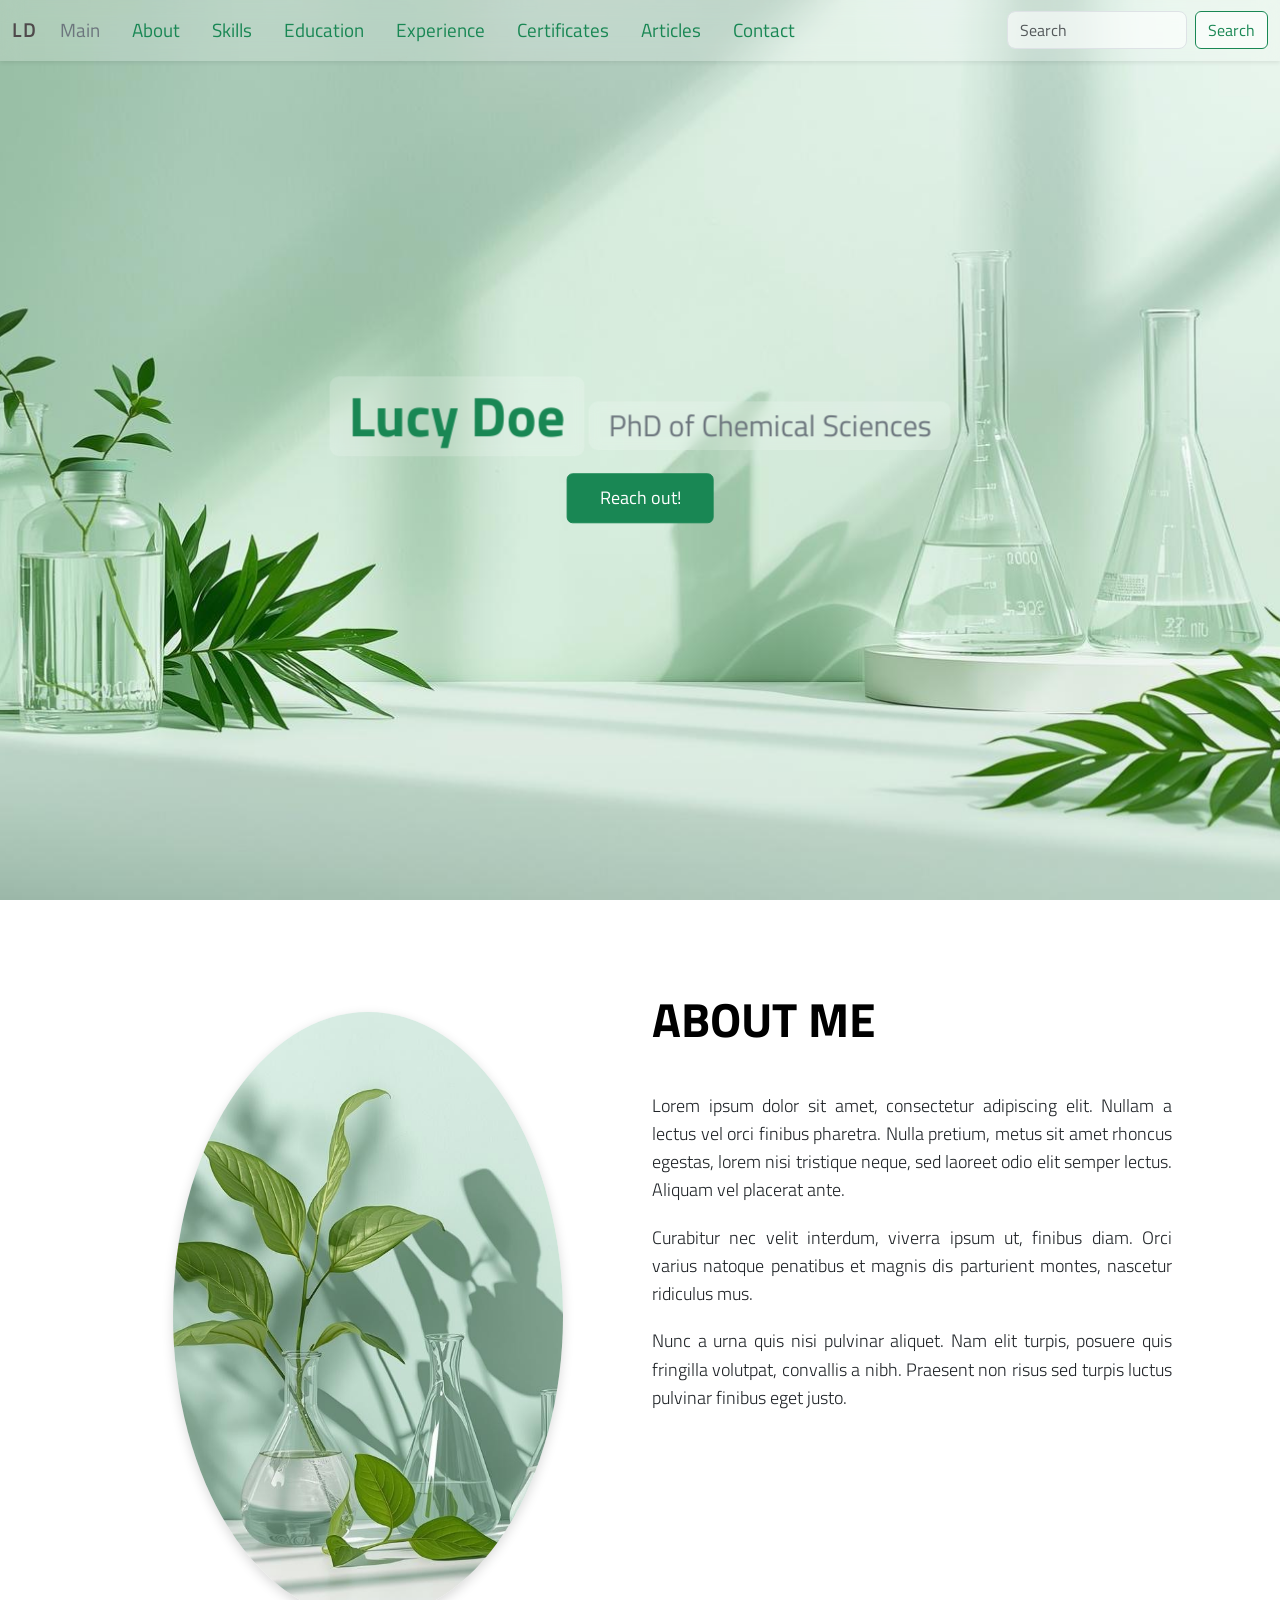
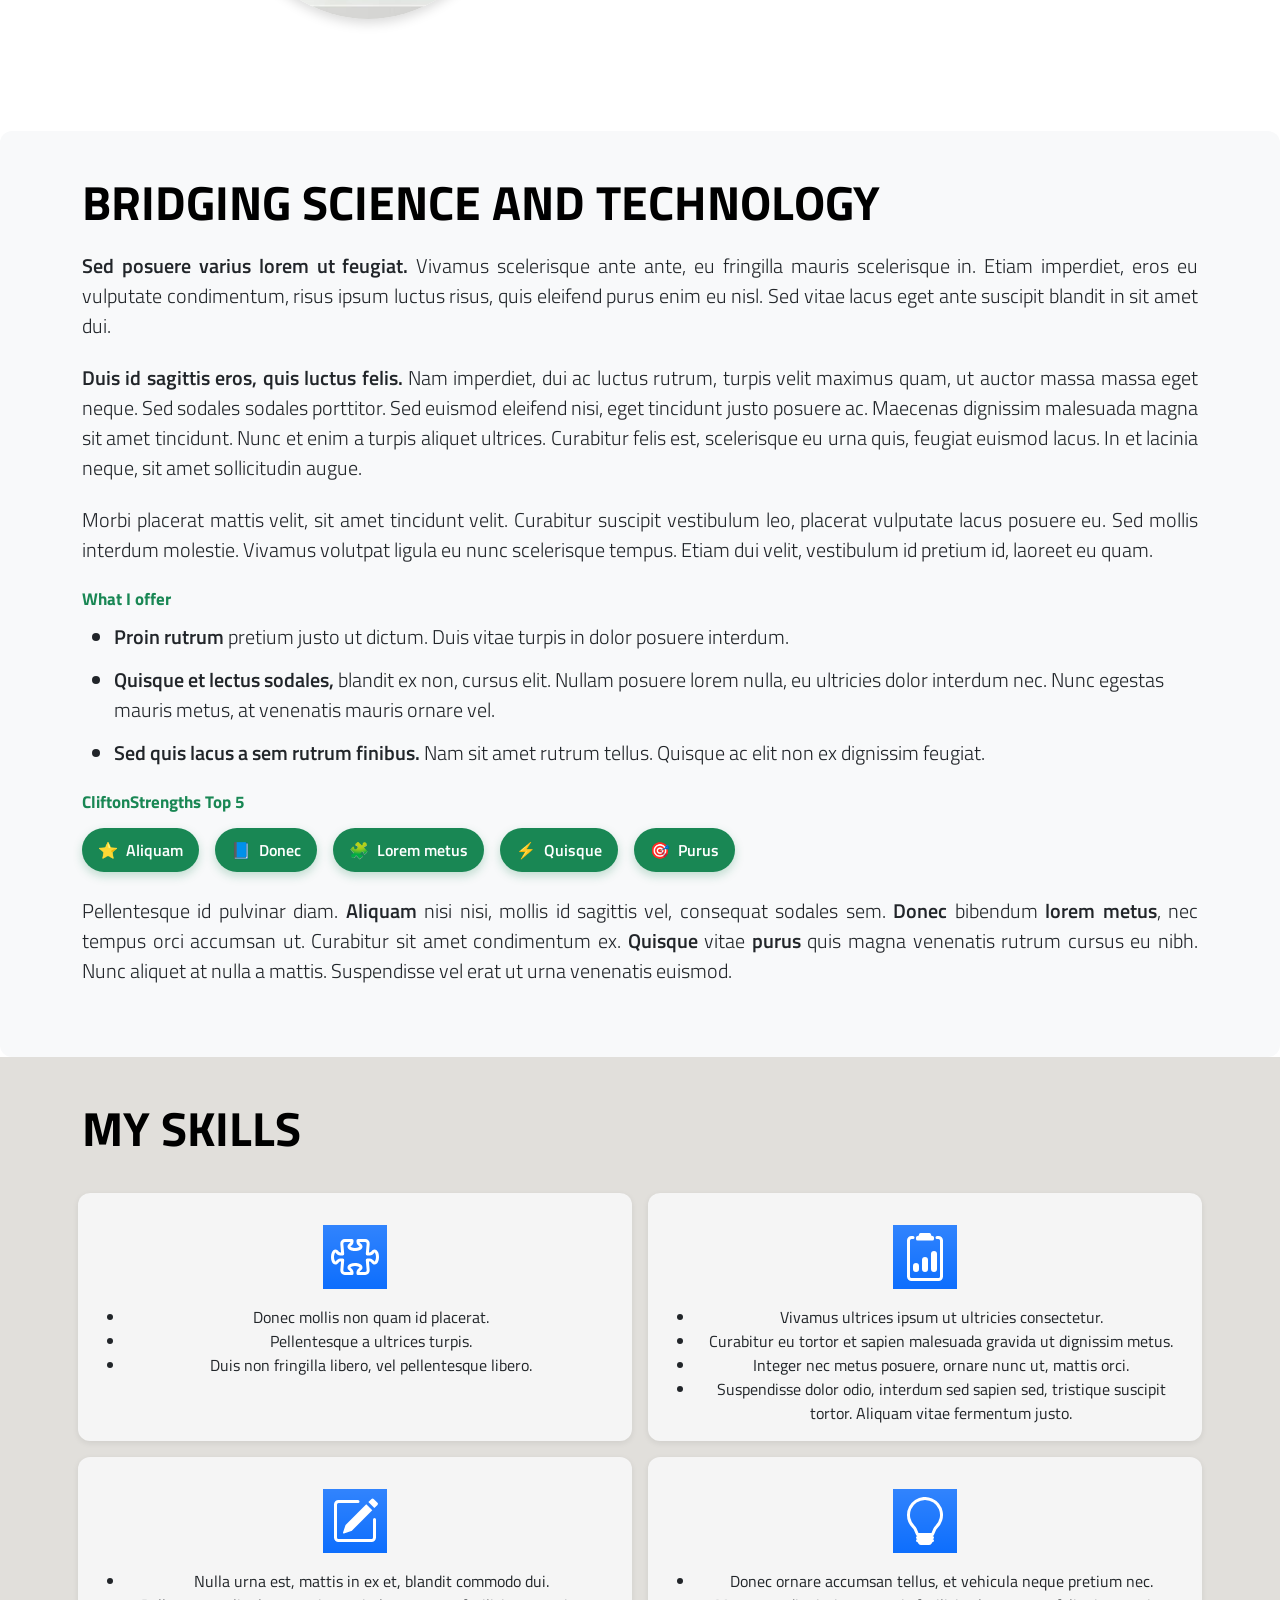
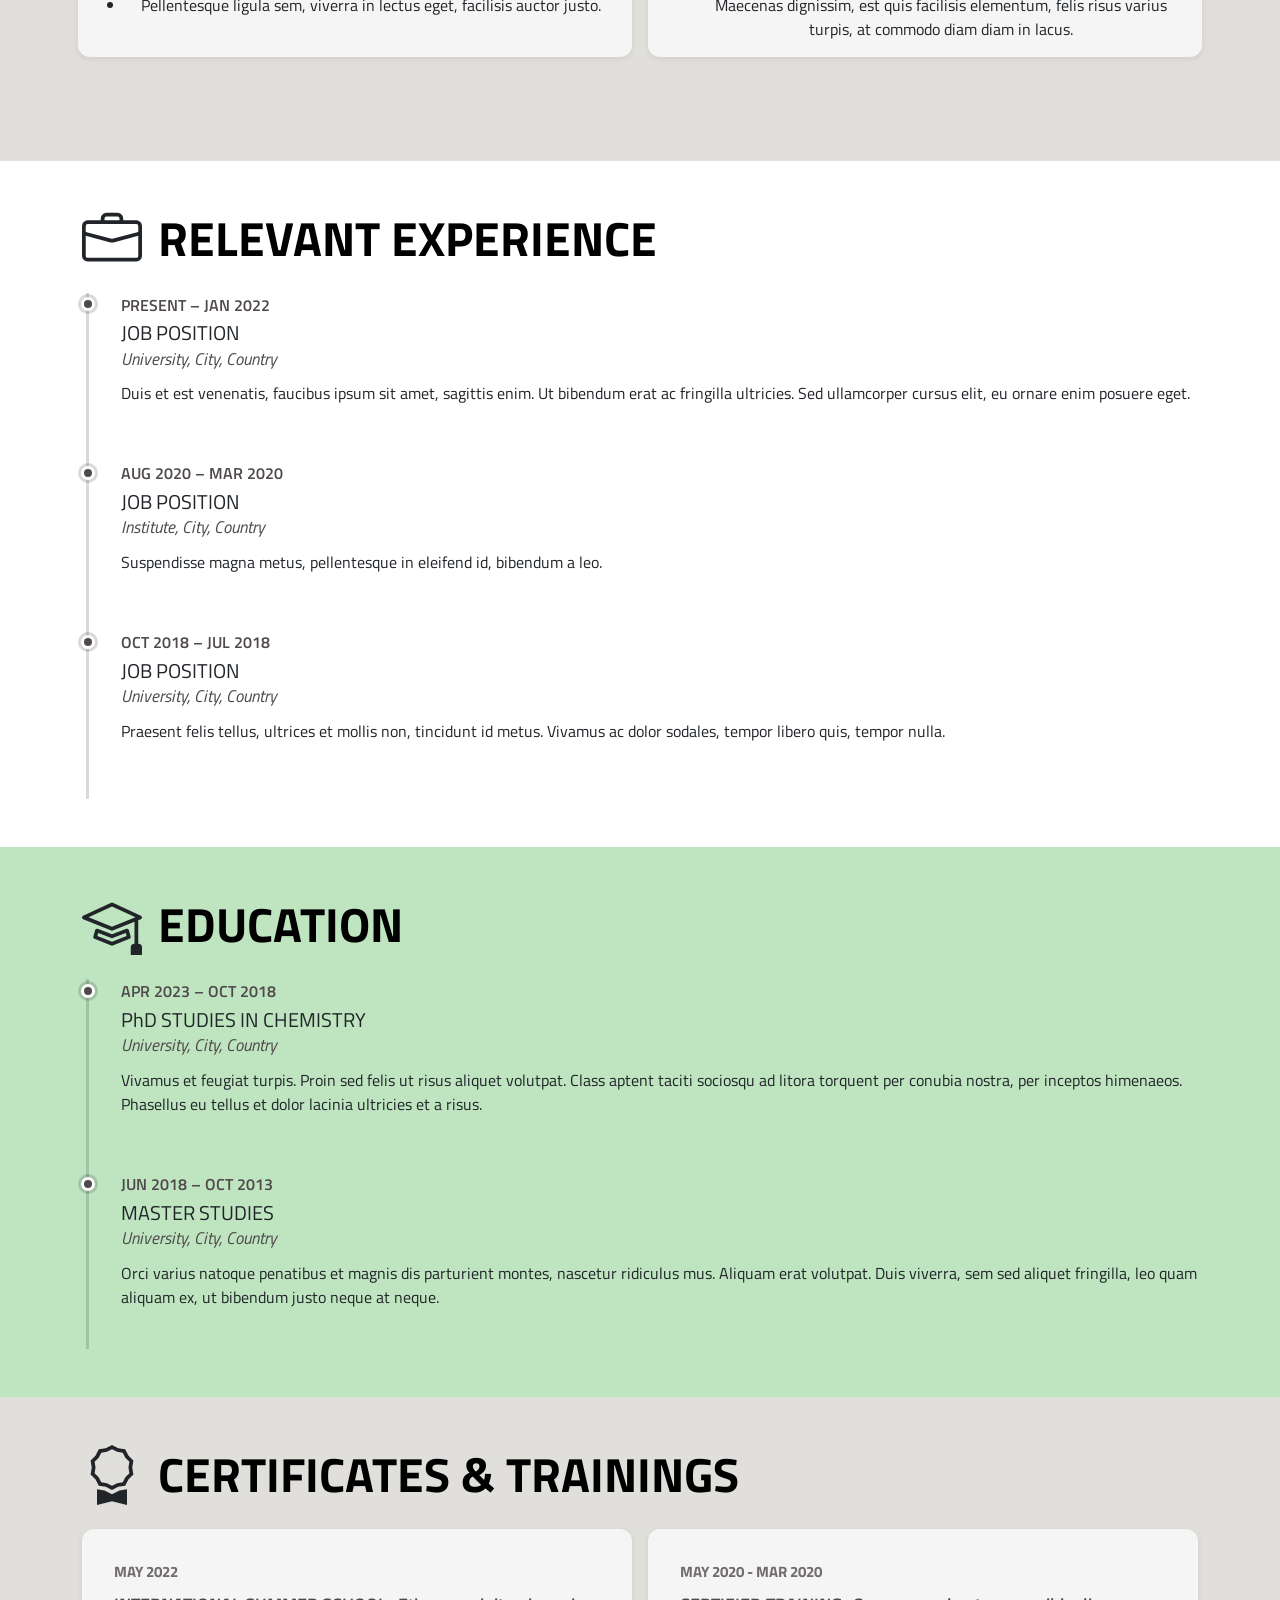
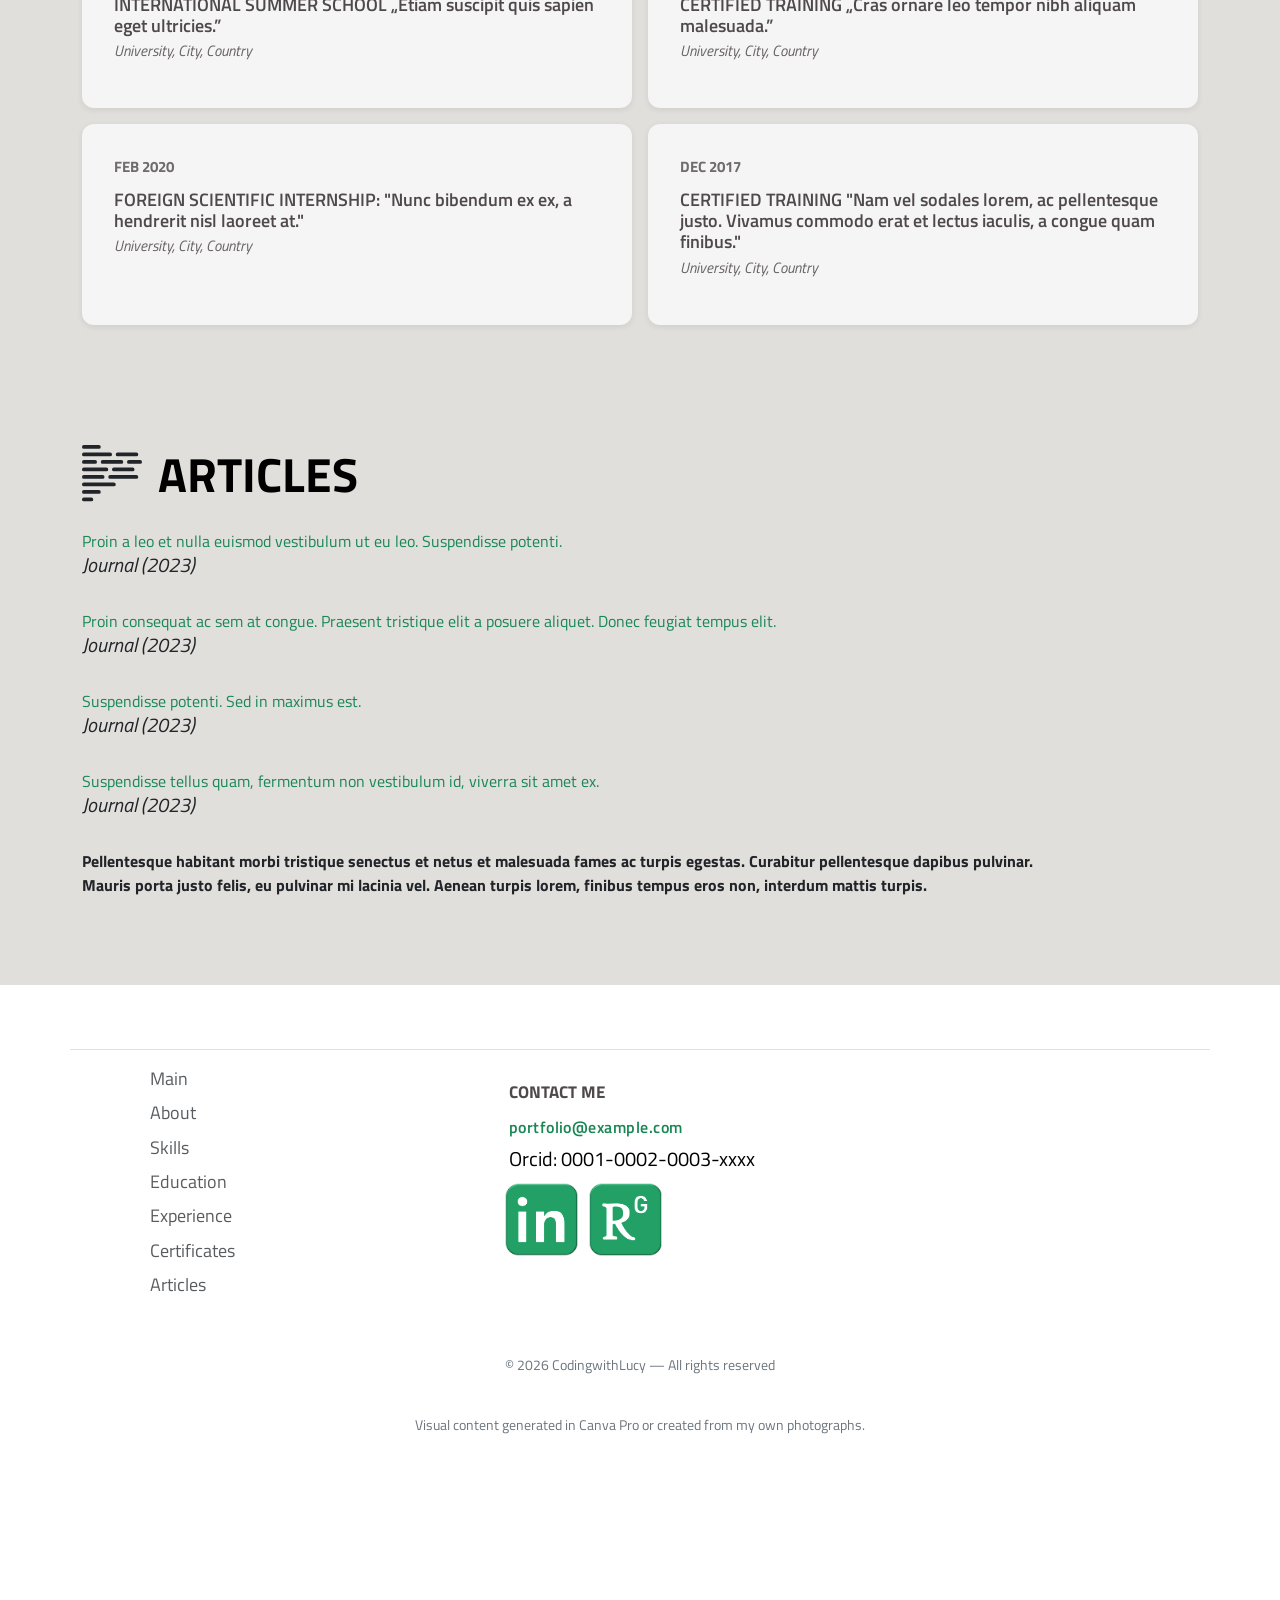
==== index.html @ 97699065 "Full page First commit" ====
<!DOCTYPE html>
<html lang="en">

<head>
  <meta charset="utf-8" />
  <meta name="viewport" content="width=device-width, initial-scale=1" />
  <link href="https://cdn.jsdelivr.net/npm/bootstrap@5.0.1/dist/css/bootstrap.min.css" rel="stylesheet"
    integrity="sha384-+0n0xVW2eSR5OomGNYDnhzAbDsOXxcvSN1TPprVMTNDbiYZCxYbOOl7+AMvyTG2x" crossorigin="anonymous" />
  <link rel="preconnect" href="https://fonts.googleapis.com" />
  <link rel="preconnect" href="https://fonts.gstatic.com" crossorigin />
  <link
    href="https://fonts.googleapis.com/css2?family=Titillium+Web:ital,wght@0,200;0,300;0,400;0,600;0,700;0,900;1,200;1,300;1,400;1,600;1,700&display=swap"
    rel="stylesheet" />
  <title>LD resume</title>
  <link rel="stylesheet" href="./style.css" type="text/css" />
</head>

<body>
  <section id="main">
    <nav class="navbar navbar-light navbar-expand-md fixed-top shadow-sm">
      <div class="container-fluid">
        <a class="text-black navbar-brand" href="#">LD</a>
        <button class="navbar-toggler" type="button" data-bs-toggle="collapse" data-bs-target="#navbarSupportedContent"
          aria-controls="navbarSupportedContent" aria-expanded="false" aria-label="Toggle navigation">
          <span class="navbar-toggler-icon"></span>
        </button>

        <div class="collapse navbar-collapse flex-wrap" id="navbarSupportedContent">
          <ul class="navbar-nav me-auto mb-2 mb-md-0">
            <li class="nav-item">
              <a href="#main" class="nav-link px-2 link-secondary">Main</a>
            </li>
            <li class="nav-item">
              <a href="#about" class="nav-link px-2 link-success">About</a>
            </li>
            <li class="nav-item">
              <a href="#skills" class="nav-link px-2 link-success">Skills</a>
            </li>
            <li class="nav-item">
              <a href="#education" class="nav-link px-2 link-success">Education</a>
            </li>
            <li class="nav-item">
              <a href="#experience" class="nav-link px-2 link-success">Experience</a>
            </li>
            <li class="nav-item">
              <a href="#certificates" class="nav-link px-2 link-success">Certificates</a>
            </li>
            <li class="nav-item">
              <a href="#articles" class="nav-link px-2 link-success">Articles</a>
            </li>
            <li class="nav-item">
              <a href="#contact" class="nav-link px-2 link-success">Contact</a>
            </li>
          </ul>
          <form class="d-flex">
            <input class="form-control me-2" type="search" placeholder="Search" aria-label="Search">
            <button class="btn btn-outline-success" type="submit">Search</button>
          </form>
        </div>
      </div>
    </nav>

    <div class="hero">
      <h1 class="fade-in-up hover-lift text-success">Lucy Doe</h1>
      <h2 class="text-secondary fade-in-up hover-lift">PhD of Chemical Sciences</h2>

      <a href="#contact">
        <button type="button" class="btn btn-success fade-in-up hover-lift">Reach out!</button>
      </a>
    </div>
  </section>

  <section id="about" class="p-lg-5 m-lg-5 pt-5">
    <div class="container">
      <div class="row">
        <div class="col-md d-flex justify-content-center align-items-center fade-in-up">
          <img src="./person.jpg" class="my-photo object-fit-scale" alt="My photo fade-in-up" loading="lazy" />
        </div>
        <div class="col-sm">
          <h2 class="display-5 fw-bold text-body-emphasis text-success lh-1 mb-lg-5 fade-in-up">
            ABOUT ME
          </h2>
          <p class="lead text-justify fade-in-up">
            Lorem ipsum dolor sit amet, consectetur adipiscing elit. Nullam a lectus vel orci finibus pharetra. Nulla
            pretium, metus
            sit amet rhoncus egestas, lorem nisi tristique neque, sed laoreet odio elit semper lectus. Aliquam vel
            placerat ante.
          </p>

          <p class="lead text-justify fade-in-up">
            Curabitur nec velit interdum, viverra ipsum ut, finibus diam. Orci varius natoque penatibus et magnis dis
            parturient
            montes, nascetur ridiculus mus.
          </p>

          <p class="lead text-justify fade-in-up">
            Nunc a urna quis nisi pulvinar aliquet. Nam elit turpis, posuere quis fringilla volutpat, convallis a nibh.
            Praesent non
            risus sed turpis luctus pulvinar finibus eget justo.
          </p>
        </div>
      </div>
    </div>
  </section>

  <section id="summary" class="p-lg-5 pt-5">
    <div class="container">
      <h2 class="display-5 fw-bold text-body-emphasis lh-1 mb-4 text-success fade-in-up">
        BRIDGING SCIENCE AND TECHNOLOGY
      </h2>

      <p class="lead text-justify fade-in-up">
        <strong>Sed posuere varius lorem ut feugiat.</strong> Vivamus scelerisque ante ante, eu fringilla mauris
        scelerisque in. Etiam imperdiet, eros eu vulputate condimentum, risus
        ipsum luctus risus, quis eleifend purus enim eu nisl. Sed vitae lacus eget ante suscipit blandit in sit amet
        dui.
      </p>

      <p class="lead text-justify fade-in-up">
        <strong>Duis id sagittis eros, quis luctus felis.</strong> Nam imperdiet, dui ac luctus rutrum, turpis velit
        maximus quam, ut auctor massa massa eget neque. Sed sodales sodales
        porttitor. Sed euismod eleifend nisi, eget tincidunt justo posuere ac. Maecenas dignissim malesuada magna sit
        amet
        tincidunt. Nunc et enim a turpis aliquet ultrices. Curabitur felis est, scelerisque eu urna quis, feugiat
        euismod lacus.
        In et lacinia neque, sit amet sollicitudin augue.
      </p>

      <p class="lead text-justify fade-in-up">
        Morbi placerat mattis velit, sit amet tincidunt velit. Curabitur suscipit vestibulum leo, placerat vulputate
        lacus
        posuere eu. Sed mollis interdum molestie. Vivamus volutpat ligula eu nunc scelerisque tempus. Etiam dui velit,
        vestibulum id pretium id, laoreet eu quam.
      </p>

      <h4 class="mt-4 fw-bold text-success fade-in-up">What I offer</h4>
      <ul class="lead fade-in-up">
        <li><strong>Proin rutrum</strong> pretium justo ut dictum. Duis vitae turpis in dolor posuere interdum.</li>
        <li><strong>Quisque et lectus sodales,</strong> blandit ex non, cursus elit. Nullam posuere lorem nulla, eu
          ultricies dolor interdum nec. Nunc egestas mauris metus, at
          venenatis mauris ornare vel.</li>
        <li><strong>Sed quis lacus a sem rutrum finibus.</strong> Nam sit amet rutrum tellus. Quisque ac elit non ex
          dignissim feugiat.</li>
      </ul>

      <h4 class="mt-4 fw-bold text-success fade-in-up">CliftonStrengths Top 5</h4>

      <div class="strengths d-flex flex-wrap gap-3 fade-in-up mt-3">
        <span class="strength-tag"><span>⭐</span> Aliquam</span>
        <span class="strength-tag"><span>📘</span> Donec</span>
        <span class="strength-tag"><span>🧩</span> Lorem metus</span>
        <span class="strength-tag"><span>⚡</span> Quisque</span>
        <span class="strength-tag"><span>🎯</span> Purus</span>
      </div>

      <p class="lead text-justify fade-in-up mt-4">
        Pellentesque id pulvinar diam. <strong>Aliquam</strong> nisi nisi, mollis id sagittis vel, consequat sodales
        sem.
        <strong>Donec</strong> bibendum
        <strong>lorem metus</strong>, nec tempus orci accumsan ut. Curabitur sit amet condimentum ex.
        <strong>Quisque</strong> vitae <strong>purus</strong> quis magna venenatis rutrum cursus eu nibh. Nunc aliquet
        at
        nulla a mattis. Suspendisse vel erat ut urna venenatis
        euismod.
      </p>

    </div>
  </section>

  <section id="skills" class="p-lg-5 pt-5">
    <div class="container">
      <div>
        <h2 class="display-5 fw-bold text-body-emphasis text-success lh-1">MY SKILLS</h2>
      </div>
      <div class="row g-4 py-5 justify-content-center row-cols-sm-2 row-cols-md-3">
        <div class="feature fade-in-up hover-lift col-12 p-3 m-2">
          <div
            class="feature-icon d-inline-flex align-items-center justify-content-center text-bg-primary bg-gradient fs-2 my-3">
            <svg xmlns="http://www.w3.org/2000/svg" height="48" fill="currentColor" class="bi bi-puzzle"
              viewBox="0 0 16 16">
              <path
                d="M3.112 3.645A1.5 1.5 0 0 1 4.605 2H7a.5.5 0 0 1 .5.5v.382c0 .696-.497 1.182-.872 1.469a.459.459 0 0 0-.115.118.113.113 0 0 0-.012.025L6.5 4.5v.003l.003.01c.004.01.014.028.036.053a.86.86 0 0 0 .27.194C7.09 4.9 7.51 5 8 5c.492 0 .912-.1 1.19-.24a.86.86 0 0 0 .271-.194.213.213 0 0 0 .039-.063v-.009a.112.112 0 0 0-.012-.025.459.459 0 0 0-.115-.118c-.375-.287-.872-.773-.872-1.469V2.5A.5.5 0 0 1 9 2h2.395a1.5 1.5 0 0 1 1.493 1.645L12.645 6.5h.237c.195 0 .42-.147.675-.48.21-.274.528-.52.943-.52.568 0 .947.447 1.154.862C15.877 6.807 16 7.387 16 8s-.123 1.193-.346 1.638c-.207.415-.586.862-1.154.862-.415 0-.733-.246-.943-.52-.255-.333-.48-.48-.675-.48h-.237l.243 2.855A1.5 1.5 0 0 1 11.395 14H9a.5.5 0 0 1-.5-.5v-.382c0-.696.497-1.182.872-1.469a.459.459 0 0 0 .115-.118.113.113 0 0 0 .012-.025L9.5 11.5v-.003a.214.214 0 0 0-.039-.064.859.859 0 0 0-.27-.193C8.91 11.1 8.49 11 8 11c-.491 0-.912.1-1.19.24a.859.859 0 0 0-.271.194.214.214 0 0 0-.039.063v.003l.001.006a.113.113 0 0 0 .012.025c.016.027.05.068.115.118.375.287.872.773.872 1.469v.382a.5.5 0 0 1-.5.5H4.605a1.5 1.5 0 0 1-1.493-1.645L3.356 9.5h-.238c-.195 0-.42.147-.675.48-.21.274-.528.52-.943.52-.568 0-.947-.447-1.154-.862C.123 9.193 0 8.613 0 8s.123-1.193.346-1.638C.553 5.947.932 5.5 1.5 5.5c.415 0 .733.246.943.52.255.333.48.48.675.48h.238l-.244-2.855zM4.605 3a.5.5 0 0 0-.498.55l.001.007.29 3.4A.5.5 0 0 1 3.9 7.5h-.782c-.696 0-1.182-.497-1.469-.872a.459.459 0 0 0-.118-.115.112.112 0 0 0-.025-.012L1.5 6.5h-.003a.213.213 0 0 0-.064.039.86.86 0 0 0-.193.27C1.1 7.09 1 7.51 1 8c0 .491.1.912.24 1.19.07.14.14.225.194.271a.213.213 0 0 0 .063.039H1.5l.006-.001a.112.112 0 0 0 .025-.012.459.459 0 0 0 .118-.115c.287-.375.773-.872 1.469-.872H3.9a.5.5 0 0 1 .498.542l-.29 3.408a.5.5 0 0 0 .497.55h1.878c-.048-.166-.195-.352-.463-.557-.274-.21-.52-.528-.52-.943 0-.568.447-.947.862-1.154C6.807 10.123 7.387 10 8 10s1.193.123 1.638.346c.415.207.862.586.862 1.154 0 .415-.246.733-.52.943-.268.205-.415.39-.463.557h1.878a.5.5 0 0 0 .498-.55l-.001-.007-.29-3.4A.5.5 0 0 1 12.1 8.5h.782c.696 0 1.182.497 1.469.872.05.065.091.099.118.115.013.008.021.01.025.012a.02.02 0 0 0 .006.001h.003a.214.214 0 0 0 .064-.039.86.86 0 0 0 .193-.27c.14-.28.24-.7.24-1.191 0-.492-.1-.912-.24-1.19a.86.86 0 0 0-.194-.271.215.215 0 0 0-.063-.039H14.5l-.006.001a.113.113 0 0 0-.025.012.459.459 0 0 0-.118.115c-.287.375-.773.872-1.469.872H12.1a.5.5 0 0 1-.498-.543l.29-3.407a.5.5 0 0 0-.497-.55H9.517c.048.166.195.352.463.557.274.21.52.528.52.943 0 .568-.447.947-.862 1.154C9.193 5.877 8.613 6 8 6s-1.193-.123-1.638-.346C5.947 5.447 5.5 5.068 5.5 4.5c0-.415.246-.733.52-.943.268-.205.415-.39.463-.557H4.605z" />
            </svg>
          </div>
          <ul>
            <li>Donec mollis non quam id placerat.</li>
            <li>Pellentesque a ultrices turpis.</li>
            <li>Duis non fringilla libero, vel pellentesque libero.</li>
          </ul>
        </div>
        <div class="feature fade-in-up hover-lift col-md p-3 m-2">
          <div
            class="feature-icon d-inline-flex align-items-center justify-content-center text-bg-primary bg-gradient fs-2 my-3">
            <svg xmlns="http://www.w3.org/2000/svg" height="48" fill="currentColor" class="bi bi-clipboard2-data"
              viewBox="0 0 16 16">
              <path
                d="M9.5 0a.5.5 0 0 1 .5.5.5.5 0 0 0 .5.5.5.5 0 0 1 .5.5V2a.5.5 0 0 1-.5.5h-5A.5.5 0 0 1 5 2v-.5a.5.5 0 0 1 .5-.5.5.5 0 0 0 .5-.5.5.5 0 0 1 .5-.5h3Z" />
              <path
                d="M3 2.5a.5.5 0 0 1 .5-.5H4a.5.5 0 0 0 0-1h-.5A1.5 1.5 0 0 0 2 2.5v12A1.5 1.5 0 0 0 3.5 16h9a1.5 1.5 0 0 0 1.5-1.5v-12A1.5 1.5 0 0 0 12.5 1H12a.5.5 0 0 0 0 1h.5a.5.5 0 0 1 .5.5v12a.5.5 0 0 1-.5.5h-9a.5.5 0 0 1-.5-.5v-12Z" />
              <path
                d="M10 7a1 1 0 1 1 2 0v5a1 1 0 1 1-2 0V7Zm-6 4a1 1 0 1 1 2 0v1a1 1 0 1 1-2 0v-1Zm4-3a1 1 0 0 0-1 1v3a1 1 0 1 0 2 0V9a1 1 0 0 0-1-1Z" />
            </svg>
          </div>
          <ul>
            <li>Vivamus ultrices ipsum ut ultricies consectetur.</li>
            <li>Curabitur eu tortor et sapien malesuada gravida ut dignissim metus.</li>
            <li>
              Integer nec metus posuere, ornare nunc ut, mattis orci.
            </li>
            <li>
              Suspendisse dolor odio, interdum sed sapien sed, tristique suscipit tortor. Aliquam vitae fermentum justo.
            </li>
          </ul>
        </div>

        <div class="feature fade-in-up hover-lift col-md p-3 m-2">
          <div
            class="feature-icon d-inline-flex align-items-center justify-content-center text-bg-primary bg-gradient fs-2 my-3">
            <svg xmlns="http://www.w3.org/2000/svg" height="48" fill="currentColor" class="bi bi-pencil-square"
              viewBox="0 0 16 16">
              <path
                d="M15.502 1.94a.5.5 0 0 1 0 .706L14.459 3.69l-2-2L13.502.646a.5.5 0 0 1 .707 0l1.293 1.293zm-1.75 2.456-2-2L4.939 9.21a.5.5 0 0 0-.121.196l-.805 2.414a.25.25 0 0 0 .316.316l2.414-.805a.5.5 0 0 0 .196-.12l6.813-6.814z" />
              <path fill-rule="evenodd"
                d="M1 13.5A1.5 1.5 0 0 0 2.5 15h11a1.5 1.5 0 0 0 1.5-1.5v-6a.5.5 0 0 0-1 0v6a.5.5 0 0 1-.5.5h-11a.5.5 0 0 1-.5-.5v-11a.5.5 0 0 1 .5-.5H9a.5.5 0 0 0 0-1H2.5A1.5 1.5 0 0 0 1 2.5v11z" />
            </svg>
          </div>
          <ul>
            <li>Nulla urna est, mattis in ex et, blandit commodo dui.</li>
            <li>Pellentesque ligula sem, viverra in lectus eget, facilisis auctor justo.</li>
          </ul>
        </div>

        <div class="feature fade-in-up hover-lift col-md p-3 m-2">
          <div
            class="feature-icon d-inline-flex align-items-center justify-content-center text-bg-primary bg-gradient fs-2 my-3">
            <svg xmlns="http://www.w3.org/2000/svg" height="48" fill="currentColor" class="bi bi-lightbulb"
              viewBox="0 0 16 16">
              <path
                d="M2 6a6 6 0 1 1 10.174 4.31c-.203.196-.359.4-.453.619l-.762 1.769A.5.5 0 0 1 10.5 13a.5.5 0 0 1 0 1 .5.5 0 0 1 0 1l-.224.447a1 1 0 0 1-.894.553H6.618a1 1 0 0 1-.894-.553L5.5 15a.5.5 0 0 1 0-1 .5.5 0 0 1 0-1 .5.5 0 0 1-.46-.302l-.761-1.77a1.964 1.964 0 0 0-.453-.618A5.984 5.984 0 0 1 2 6zm6-5a5 5 0 0 0-3.479 8.592c.263.254.514.564.676.941L5.83 12h4.342l.632-1.467c.162-.377.413-.687.676-.941A5 5 0 0 0 8 1z" />
            </svg>
          </div>
          <ul>
            <li>
              Donec ornare accumsan tellus, et vehicula neque pretium nec. Maecenas dignissim, est quis facilisis
              elementum, felis
              risus varius turpis, at commodo diam diam in lacus.
            </li>
          </ul>
        </div>
      </div>
    </div>
  </section>

  <section id="experience" class="p-lg-5 pt-5">
    <div class="container">
      <div class="row">
        <div class="col-12 mb-4 title">
          <svg xmlns="http://www.w3.org/2000/svg" height="100" fill="currentColor"
            class="bi bi-briefcase img-fluid d-block" viewBox="0 0 16 16">
            <path
              d="M6.5 1A1.5 1.5 0 0 0 5 2.5V3H1.5A1.5 1.5 0 0 0 0 4.5v8A1.5 1.5 0 0 0 1.5 14h13a1.5 1.5 0 0 0 1.5-1.5v-8A1.5 1.5 0 0 0 14.5 3H11v-.5A1.5 1.5 0 0 0 9.5 1h-3zm0 1h3a.5.5 0 0 1 .5.5V3H6v-.5a.5.5 0 0 1 .5-.5zm1.886 6.914L15 7.151V12.5a.5.5 0 0 1-.5.5h-13a.5.5 0 0 1-.5-.5V7.15l6.614 1.764a1.5 1.5 0 0 0 .772 0zM1.5 4h13a.5.5 0 0 1 .5.5v1.616L8.129 7.948a.5.5 0 0 1-.258 0L1 6.116V4.5a.5.5 0 0 1 .5-.5z" />
          </svg>
          <h2 class="display-5 fw-bold text-body-emphasis lh-1 text-success">
            RELEVANT EXPERIENCE
          </h2>
        </div>

        <!-- TIMELINE -->
        <div class="timeline">

          <!-- ITEM 1 -->
          <div class="timeline-item fade-in-up">
            <div class="timeline-dot"></div>
            <div class="timeline-content">
              <p class="timeline-date">PRESENT – JAN 2022</p>
              <h3>JOB POSITION</h3>
              <h4 class="fst-italic">University, City, Country</h4>
              <p class="pb-3">
                Duis et est venenatis, faucibus ipsum sit amet, sagittis enim. Ut bibendum erat ac fringilla ultricies.
                Sed ullamcorper
                cursus elit, eu ornare enim posuere eget.
              </p>
            </div>
          </div>

          <!-- ITEM 2 -->
          <div class="timeline-item fade-in-up">
            <div class="timeline-dot"></div>
            <div class="timeline-content">
              <p class="timeline-date">AUG 2020 – MAR 2020</p>
              <h3>JOB POSITION</h3>
              <h4 class="fst-italic">Institute, City, Country</h4>
              <p class="pb-3">
                Suspendisse magna metus, pellentesque in eleifend id, bibendum a leo.
              </p>
            </div>
          </div>

          <!-- ITEM 3 -->
          <div class="timeline-item fade-in-up">
            <div class="timeline-dot"></div>
            <div class="timeline-content">
              <p class="timeline-date">OCT 2018 – JUL 2018</p>
              <h3>JOB POSITION</h3>
              <h4 class="fst-italic">University, City, Country</h4>
              <p class="pb-3">
                Praesent felis tellus, ultrices et mollis non, tincidunt id metus. Vivamus ac dolor sodales, tempor
                libero quis, tempor
                nulla.
              </p>
            </div>
          </div>
        </div>
      </div>
  </section>

  <section id="education" class="grey p-lg-5 pt-5">
    <div class="container">
      <div class="row">
        <div class="col-12 mb-4 title">
          <svg xmlns="http://www.w3.org/2000/svg" height="100" fill="currentColor"
            class="bi bi-mortarboard img-fluid d-block" viewBox="0 0 16 16">
            <path
              d="M8.211 2.047a.5.5 0 0 0-.422 0l-7.5 3.5a.5.5 0 0 0 .025.917l7.5 3a.5.5 0 0 0 .372 0L14 7.14V13a1 1 0 0 0-1 1v2h3v-2a1 1 0 0 0-1-1V6.739l.686-.275a.5.5 0 0 0 .025-.917l-7.5-3.5ZM8 8.46 1.758 5.965 8 3.052l6.242 2.913L8 8.46Z" />
            <path
              d="M4.176 9.032a.5.5 0 0 0-.656.327l-.5 1.7a.5.5 0 0 0 .294.605l4.5 1.8a.5.5 0 0 0 .372 0l4.5-1.8a.5.5 0 0 0 .294-.605l-.5-1.7a.5.5 0 0 0-.656-.327L8 10.466 4.176 9.032Zm-.068 1.873.22-.748 3.496 1.311a.5.5 0 0 0 .352 0l3.496-1.311.22.748L8 12.46l-3.892-1.556Z" />
          </svg>
          <h2 class="display-5 fw-bold text-body-emphasis lh-1 text-success">
            EDUCATION
          </h2>
        </div>
        <div class="timeline"><!-- ITEM 1 -->
          <div class="timeline-item fade-in-up">
            <div class="timeline-dot"></div>
            <div class="timeline-content">
              <p class="timeline-date">APR 2023 – OCT 2018</p>
              <h3>PhD STUDIES IN CHEMISTRY</h3>
              <h4 class="fst-italic">
                University, City, Country
              </h4>
              <p class="pb-3">
                Vivamus et feugiat turpis. Proin sed felis ut risus aliquet volutpat. Class aptent taciti sociosqu ad
                litora torquent
                per conubia nostra, per inceptos himenaeos. Phasellus eu tellus et dolor lacinia ultricies et a risus.
              </p>
            </div>
          </div>

          <!-- ITEM 2 -->
          <div class="timeline-item fade-in-up">
            <div class="timeline-dot"></div>
            <div class="timeline-content">
              <p class="timeline-date">JUN 2018 – OCT 2013</p>
              <h3>MASTER STUDIES</h3>
              <h4 class="fst-italic">
                University, City, Country
              </h4>
              <p>
                Orci varius natoque penatibus et magnis dis parturient montes, nascetur ridiculus mus. Aliquam erat
                volutpat. Duis
                viverra, sem sed aliquet fringilla, leo quam aliquam ex, ut bibendum justo neque at neque.
              </p>
            </div>
          </div>

        </div>
  </section>

  <section id="certificates" class="p-lg-5 pt-5">
    <div class="container">
      <div class="row">
        <div class="col-12 mb-4 title">
          <svg xmlns="http://www.w3.org/2000/svg" height="100" fill="currentColor" class="bi bi-award img-fluid d-block"
            viewBox="0 0 16 16">
            <path
              d="M9.669.864 8 0 6.331.864l-1.858.282-.842 1.68-1.337 1.32L2.6 6l-.306 1.854 1.337 1.32.842 1.68 1.858.282L8 12l1.669-.864 1.858-.282.842-1.68 1.337-1.32L13.4 6l.306-1.854-1.337-1.32-.842-1.68L9.669.864zm1.196 1.193.684 1.365 1.086 1.072L12.387 6l.248 1.506-1.086 1.072-.684 1.365-1.51.229L8 10.874l-1.355-.702-1.51-.229-.684-1.365-1.086-1.072L3.614 6l-.25-1.506 1.087-1.072.684-1.365 1.51-.229L8 1.126l1.356.702 1.509.229z" />
            <path d="M4 11.794V16l4-1 4 1v-4.206l-2.018.306L8 13.126 6.018 12.1 4 11.794z" />
          </svg>
          <h2 class="display-5 fw-bold text-body-emphasis lh-1 text-success">
            CERTIFICATES & TRAININGS
          </h2>
        </div>
      </div>
      <div class="row justify-content-md-center mb-4 g-3">
        <div class="col-12 col-md-6">
          <div class="certificate-card fade-in-up hover-lift">
            <p class="certificate-date">MAY 2022</p>
            <h3>
              INTERNATIONAL SUMMER SCHOOL „Etiam suscipit quis sapien eget ultricies.”
            </h3>
            <h4 class="fst-italic pb-3">
              University, City, Country
            </h4>
          </div>

        </div>


        <div class="col-12 col-md-6">
          <div class="certificate-card fade-in-up hover-lift">
            <p class="certificate-date">MAY 2020 - MAR 2020</p>
            <h3>
              CERTIFIED TRAINING „Cras ornare leo tempor nibh aliquam malesuada.”
            </h3>
            <h4 class="fst-italic pb-3">University, City, Country</h4>
          </div>
        </div>

        <div class="col-12 col-md-6">
          <div class="certificate-card fade-in-up hover-lift">
            <p class="certificate-date">FEB 2020</p>
            <h3>
              FOREIGN SCIENTIFIC INTERNSHIP: "Nunc bibendum ex ex, a hendrerit nisl laoreet at."
            </h3>
            <h4 class="fst-italic pb-3">University, City, Country</h4>
          </div>
        </div>

        <div class="col-12 col-md-6">
          <div class="certificate-card fade-in-up hover-lift">
            <p class="certificate-date">DEC 2017</p>
            <h3>
              CERTIFIED TRAINING "Nam vel sodales lorem, ac pellentesque justo. Vivamus commodo erat et lectus iaculis,
              a congue quam finibus."
            </h3>
            <h4 class="fst-italic pb-3">
              University, City, Country
            </h4>
          </div>
        </div>
      </div>
  </section>

  <section id="articles" class="grey p-lg-5 pt-5">
    <div class="container">
      <div class="row align-items-center justify-content-center mb-4">
        <div class="col-12 mb-4 title">
          <svg xmlns="http://www.w3.org/2000/svg" height="100" fill="currentColor" class="bi bi-body-text d-block"
            viewBox="0 0 16 16">
            <path fill-rule="evenodd"
              d="M0 .5A.5.5 0 0 1 .5 0h4a.5.5 0 0 1 0 1h-4A.5.5 0 0 1 0 .5Zm0 2A.5.5 0 0 1 .5 2h7a.5.5 0 0 1 0 1h-7a.5.5 0 0 1-.5-.5Zm9 0a.5.5 0 0 1 .5-.5h5a.5.5 0 0 1 0 1h-5a.5.5 0 0 1-.5-.5Zm-9 2A.5.5 0 0 1 .5 4h3a.5.5 0 0 1 0 1h-3a.5.5 0 0 1-.5-.5Zm5 0a.5.5 0 0 1 .5-.5h5a.5.5 0 0 1 0 1h-5a.5.5 0 0 1-.5-.5Zm7 0a.5.5 0 0 1 .5-.5h3a.5.5 0 0 1 0 1h-3a.5.5 0 0 1-.5-.5Zm-12 2A.5.5 0 0 1 .5 6h6a.5.5 0 0 1 0 1h-6a.5.5 0 0 1-.5-.5Zm8 0a.5.5 0 0 1 .5-.5h5a.5.5 0 0 1 0 1h-5a.5.5 0 0 1-.5-.5Zm-8 2A.5.5 0 0 1 .5 8h5a.5.5 0 0 1 0 1h-5a.5.5 0 0 1-.5-.5Zm7 0a.5.5 0 0 1 .5-.5h7a.5.5 0 0 1 0 1h-7a.5.5 0 0 1-.5-.5Zm-7 2a.5.5 0 0 1 .5-.5h8a.5.5 0 0 1 0 1h-8a.5.5 0 0 1-.5-.5Zm0 2a.5.5 0 0 1 .5-.5h4a.5.5 0 0 1 0 1h-4a.5.5 0 0 1-.5-.5Zm0 2a.5.5 0 0 1 .5-.5h2a.5.5 0 0 1 0 1h-2a.5.5 0 0 1-.5-.5Z" />
          </svg>
          <h2 class="display-5 fw-bold text-body-emphasis lh-1 text-success">
            ARTICLES
          </h2>
        </div>
        <div class="col-12">
          <a href="https://www.google.com/" class="link link-success art text-justify fade-in-up">
            Proin a leo et nulla euismod vestibulum ut eu leo. Suspendisse potenti.
          </a>
          <h5 class="fst-italic fade-in-up">Journal (2023)</h5>

          <a href="https://www.google.com/" class="link link-success art text-justify fade-in-up">
            Proin consequat ac sem at congue. Praesent tristique elit a posuere aliquet. Donec feugiat tempus elit.
          </a>
          <h5 class="fst-italic fade-in-up">Journal (2023)</h5>

          <a href="https://www.google.com/" class="link link-success art text-justify fade-in-up">
            Suspendisse potenti. Sed in maximus est.
          </a>
          <h5 class="fst-italic fade-in-up">Journal (2023)</h5>

          <a href="https://www.google.com/" class="link link-success art text-justify fade-in-up">
            Suspendisse tellus quam, fermentum non vestibulum id, viverra sit amet ex.
          </a>
          <h5 class="fst-italic fade-in-up">Journal (2023)</h5>

          <p class="fw-bold text-justify fade-in-up">Pellentesque habitant morbi tristique senectus et netus et
            malesuada fames ac turpis egestas. Curabitur pellentesque
            dapibus pulvinar.
            <br /> Mauris porta justo felis, eu pulvinar mi lacinia vel. Aenean turpis lorem, finibus tempus eros non,
            interdum mattis
            turpis.
          </p>
        </div>
      </div>
    </div>
  </section>

  <section id="contact">
    <div class="container">
      <footer class="row row-cols-1 row-cols-sm-1 row-cols-md-2 row-cols-lg-3 py-3 border-top fade-in-up">

        <div class="col-12 col-md-6 ps-5">
          <ul class="nav flex-column">
            <li class="nav-item mb-2">
              <a href="#main" class="nav-link p-0 text-body-secondary link-success">Main</a>
            </li>
            <li class="nav-item mb-2">
              <a href="#about" class="nav-link p-0 text-body-secondary link-success">About</a>
            </li>
            <li class="nav-item mb-2">
              <a href="#skills" class="nav-link p-0 text-body-secondary link-success">Skills</a>
            </li>
            <li class="nav-item mb-2">
              <a href="#education" class="nav-link p-0 text-body-secondary link-success">Education</a>
            </li>
            <li class="nav-item mb-2">
              <a href="#experience" class="nav-link p-0 text-body-secondary link-success">Experience</a>
            </li>
            <li class="nav-item mb-2">
              <a href="#certificates" class="nav-link p-0 text-body-secondary link-success">Certificates</a>
            </li>
            <li class="nav-item mb-2">
              <a href="#articles" class="nav-link p-0 text-body-secondary link-success">Articles</a>
            </li>
          </ul>
        </div>

        <div class="col-12 mb-3 mt-3 ps-5">
          <h4 class="fw-bold hover-lift">CONTACT ME</h4>
          <p class="mb-2 d-flex align-items-center gap-2">
            <a href="mailto:portfolio@example.com" class="text-decoration-none fw-semibold contact-link">
              portfolio@example.com
            </a>
          </p>
          <h3 class="text-black hover-lift">Orcid: 0001-0002-0003-xxxx</h3>

          <div class="col-12 mb-3 mt-3">
            <a href="https://www.linkedin.com/"><img src="./linkedin.png" alt="logo of Linkedin" height="60"
                class="me-3 hover-lift" /></a>

            <a href="https://www.researchgate.net/"><img src="./researchgate.png" alt="logo of Researchgate" height="60"
                class="me-3 hover-lift" /></a>
          </div>
        </div>
        <p class="footer-credit text-center text-secondary mt-5">
          © 2026 CodingwithLucy — All rights reserved
        </p>
        <p class="footer-credit text-center text-secondary mt-4">
          Visual content generated in Canva Pro or created from my own photographs.
        </p>
      </footer>
    </div>
  </section>

  <script src="https://cdn.jsdelivr.net/npm/bootstrap@5.0.1/dist/js/bootstrap.bundle.min.js"
    integrity="sha384-gtEjrD/SeCtmISkJkNUaaKMoLD0//ElJ19smozuHV6z3Iehds+3Ulb9Bn9Plx0x4"
    crossorigin="anonymous"></script>

  <script>
    document.addEventListener("DOMContentLoaded", function () {
      const animated = document.querySelectorAll(".fade-in-up");

      const observer = new IntersectionObserver(entries => {
        entries.forEach(entry => {
          if (entry.isIntersecting) {
            entry.target.classList.add("visible");
          }
        });
      }, { threshold: 0.2 });

      animated.forEach(el => observer.observe(el));
    });
  </script>


</body>

</html>
---- style.css ----
/* =========================================
   GLOBAL
========================================= */

:root {
  --bs-breakpoint-sm: 576px;
  --bs-breakpoint-md: 768px;
  --bs-breakpoint-lg: 992px;
  --bs-breakpoint-xl: 1200px;
  --bs-breakpoint-xxl: 1400px;
}

body,
html {
  font-family: 'Titillium Web', sans-serif;
  height: 100%;
}

section {
  max-width: 100vw;
  padding-left: 2rem;
  padding-right: 2rem;
}

.text-justify {
  text-align: justify;
}

strong {
  font-weight: 600 !important;
}

.navbar {
  background-color: rgba(255, 255, 255, 0.2);
  backdrop-filter: blur(10px);
  -webkit-backdrop-filter: blur(10px);
  box-shadow: 0 2px 10px rgba(0, 0, 0, 0.1);
  transition:
    background-color 0.3s ease,
    box-shadow 0.3s ease;
  top: 0;
  z-index: 9999;
}

.navbar.fixed-top {
  box-shadow: 0 4px 12px rgba(0, 0, 0, 0.15);
}

.navbar-brand {
  font-weight: 600;
  letter-spacing: 0.03125rem;
}

.navbar-nav .nav-link {
  text-align: center;
  font-size: 1.2rem;
  transition: color 0.3s ease;
}

.navbar-brand,
.navbar-nav .nav-link:hover {
  color: #4f494b !important;
}

.form-control {
  border-radius: 0.5rem;
  background-color: rgba(255, 255, 255, 0.6);
  transition: box-shadow 0.3s ease;
}

.form-control:focus {
  box-shadow: 0 0 5px rgba(59, 122, 87, 0.3);
}

a {
  transition:
    transform 0.2s ease,
    letter-spacing 0.2s ease;
}

a:hover {
  transform: scale(1.05);
  letter-spacing: 0.03125rem;
  font-weight: 600;
}

.btn-outline-success {
  background-color: rgba(255, 255, 255, 0.6);
  transition: all 0.3s ease;
}

.btn-outline-success:hover {
  color: white;
}

.navbar-collapse {
  background-color: rgba(255, 255, 255, 0.1);
  backdrop-filter: blur(14px) saturate(120%);
  -webkit-backdrop-filter: blur(14px) saturate(120%);
  border: 1px solid rgba(255, 255, 255, 0.3);
  box-shadow: 0 8px 24px rgba(0, 0, 0, 0.1);
  border-radius: 1rem;
  margin: 2rem 2rem;
  padding: 1rem;
  height: 75vh;
}

#main {
  background-image: url('./background.jpg');
  background-size: cover;
  background-position: center;
  height: 100vh;
}

#main .hero {
  position: absolute;
  top: 50%;
  left: 50%;
  transform: translate(-50%, -50%);
  text-align: center;
}

#main .hero h1,
#main .hero h2 {
  backdrop-filter: blur(6px);
  background-color: rgba(255, 255, 255, 0.18);
  padding: 0.4rem 1.2rem;
  border-radius: 0.6rem;
  display: inline-block;
}

#main .hero h1 {
  font-size: 2.4rem;
  font-weight: 700;
  margin-bottom: 0.6rem;
}

#main .hero h2 {
  font-size: 1.4rem;
  margin-bottom: 1.4rem;
}

#main .hero .btn-success {
  padding: 0.7rem 2rem;
  font-size: 1.1rem;
  display: block;
  margin: 0 auto;
}

a,
a:hover,
a:focus,
a:active {
  text-decoration: none !important;
  border-bottom: none !important;
}

#main,
#contact {
  background-attachment: scroll;
}

#about {
  padding-top: 3rem;
  padding-bottom: 3rem;
}

#about .my-photo {
  width: 60vw;
  max-width: 75%;
  border-radius: 50%;
  object-fit: cover;
  margin: 1rem;
  box-shadow: 0 4px 12px rgba(0, 0, 0, 0.15);
}

#about p {
  font-size: 1.1rem;
  line-height: 1.6;
  margin-bottom: 1.2rem;
}

#about h2 {
  color: #4f494b;
  margin-bottom: 2rem;
}

#summary {
  background-color: #f8f9fa;
  border-radius: 12px;
}

.strength-tag {
  background-color: #198754;
  color: white;
  padding: 10px 16px;
  border-radius: 30px;
  font-weight: 600;
  display: inline-flex;
  align-items: center;
  gap: 8px;
  box-shadow: 0 4px 10px rgba(25, 135, 84, 0.25);
  transition:
    transform 0.3s ease,
    box-shadow 0.3s ease;
}

.strength-tag:hover {
  transform: translateY(-4px);
  box-shadow: 0 6px 14px rgba(25, 135, 84, 0.35);
}

#summary p {
  margin-bottom: 1.4rem;
}

#summary ul li {
  margin-bottom: 0.8rem;
}

#skills {
  background-color: #e1dfdb;
}

#skills .feature {
  background-color: whitesmoke;
  border-radius: 0.75rem;
  text-align: center;
  flex-grow: 1;
  display: flex;
  flex-direction: row;
  align-items: center;
  gap: 1rem;
  margin: 0 auto;
  padding: 3rem;
  box-shadow: 0 2px 6px rgba(0, 0, 0, 0.08);
  transition:
    box-shadow 0.3s ease,
    transform 0.3s ease;
}

.fade-in-up {
  opacity: 0;
  transform: translateY(20px);
  transition:
    opacity 0.6s ease,
    transform 0.6s ease;
}

.fade-in-up.visible {
  opacity: 1;
  transform: translateY(0);
}

.hover-lift {
  transition:
    box-shadow 0.3s ease,
    transform 0.3s ease;
}

.hover-lift:hover {
  box-shadow: 0 4px 14px rgba(0, 0, 0, 0.12);
  transform: translateY(-3px);
}

#skills .feature-icon svg {
  transition: transform 0.3s ease;
}

#skills .feature:hover .feature-icon svg {
  color: var(--bs-success);
  transform: scale(1.1);
}

#skills ul {
  margin: 0;
  padding-left: 2rem;
}

#education {
  background-color: #bfe4c0;
}

.timeline {
  position: relative;
  margin-left: 1rem;
  padding-left: 1.5rem;
  border-left: 3px solid rgba(0, 0, 0, 0.15);
}

.timeline-item {
  position: relative;
  margin-bottom: 2.5rem;
}

.timeline-dot {
  position: absolute;
  left: -2rem;
  top: 0.3rem;
  width: 14px;
  height: 14px;
  background-color: #4f494b;
  border-radius: 50%;
  border: 3px solid white;
  box-shadow: 0 0 0 3px rgba(0, 0, 0, 0.15);
}

.timeline-content {
  padding-left: 0.5rem;
}

.timeline-date {
  font-weight: 600;
  color: #4f494b;
  margin-bottom: 0.3rem;
}

h3 {
  font-size: 1.25rem;
  margin-bottom: 0.2rem;
}

h4 {
  font-size: 1.05rem;
  color: #4f494b;
  margin-bottom: 0.8rem;
}

.title {
  display: flex;
  align-items: center;
  gap: 1rem;
  text-align: left;
}

.title svg {
  flex-shrink: 0;
  width: 60px;
  height: auto;
}

.title h2 {
  margin: 0;
}

#certificates {
  background-color: #e1dfdb;
  padding-top: 3rem;
  padding-bottom: 3rem;
}

#certificates .col-12.col-md-6 {
  display: flex;
}

#certificates .certificate-card {
  background-color: whitesmoke;
  height: 100%;
  width: 100%;
  border-radius: 0.75rem;
  padding: 2rem;
  box-shadow: 0 2px 6px rgba(0, 0, 0, 0.08);
  transition:
    box-shadow 0.3s ease,
    transform 0.3s ease;
}

#certificates .certificate-card .certificate-date {
  font-weight: 700;
  color: #4f494b;
  opacity: 0.8;
  margin-bottom: 0.6rem;
  font-size: 0.95rem;
}

#certificates .certificate-card h3 {
  font-size: 1.1rem;
  margin-bottom: 0.4rem;
  color: #4f494b;
  font-weight: 600;
}

#certificates .certificate-card h4 {
  font-size: 0.95rem;
  color: #4f494b;
  opacity: 0.85;
  margin-bottom: 0;
}

#certificates p {
  font-weight: 600;
  color: #4f494b;
}

#articles {
  background-color: #e1dfdb;
}

#articles h5 {
  margin-bottom: 2rem;
}

#contact {
  background-image: url('./background-footer.jpg');
  backdrop-filter: blur(10px);
  -webkit-backdrop-filter: blur(10px);
  background-size: cover;
  background-position: center;
  height: 100vh;
  padding: 3rem 0 2rem 0;
}

#contact .nav-link {
  font-size: 1rem;
  padding: 0;
  transition: color 0.3s ease;
}

.contact-link {
  color: var(--bs-success);
  letter-spacing: 0.03rem;
  transition:
    color 0.3s ease,
    opacity 0.3s ease;
}

.contact-link:hover {
  color: var(--bs-success);
  opacity: 0.7;
}

#contact img {
  transition: transform 0.3s ease;
  transform: scale(1.1);
  filter: brightness(1.1);
}

#contact img:hover {
  transform: scale(1.1);
}

#contact .nav-link:hover {
  color: #4f494b !important;
}

.footer-credit {
  font-size: 0.85rem;
  display: block;
  width: 100%;
}

/* =========================================
   TABLET (≥576px)
========================================= */

@media (min-width: 576px) {
  #main,
  #contact {
    background-attachment: fixed;
  }

  #skills .feature {
    display: block;
  }

  #skills .feature-icon {
    width: 4rem;
    height: 4rem;
    margin-bottom: 1rem;
    align-self: auto;
  }
}

/* =========================================
   SMALL LAPTOP (≥768px)
========================================= */

@media (min-width: 768px) {
  .navbar-collapse {
    background: none;
    backdrop-filter: none;
    -webkit-backdrop-filter: none;
    border: none;
    box-shadow: none;
    border-radius: 0;
    margin: 0;
    padding: 0;
    height: auto;
    flex-wrap: nowrap;
  }

  .navbar-nav {
    flex-direction: row;
    gap: 1rem;
  }

  .navbar-collapse {
    flex-wrap: wrap;
  }

  form.d-flex {
    width: auto;
    max-width: 280px;
    margin-top: 0;
    justify-content: flex-start;
  }

  .form-control {
    width: 180px;
  }

  #main .hero h1 {
    font-size: 3rem;
  }
  #main .hero h2 {
    font-size: 1.7rem;
  }

  #contact {
    padding-top: 4rem;
    padding-bottom: 3rem;
    height: 75vh;
  }
}

/* =========================================
   DESKTOP (≥992px)
========================================= */
@media (min-width: 992px) {
  #main .hero h1 {
    font-size: 3.5rem;
  }

  #main .hero h2 {
    font-size: 1.9rem;
  }

  #contact footer {
    padding-left: 2rem;
    padding-right: 2rem;
  }

  #contact .nav-link {
    font-size: 1.1rem;
  }

  #contact img {
    height: 65px;
  }
}
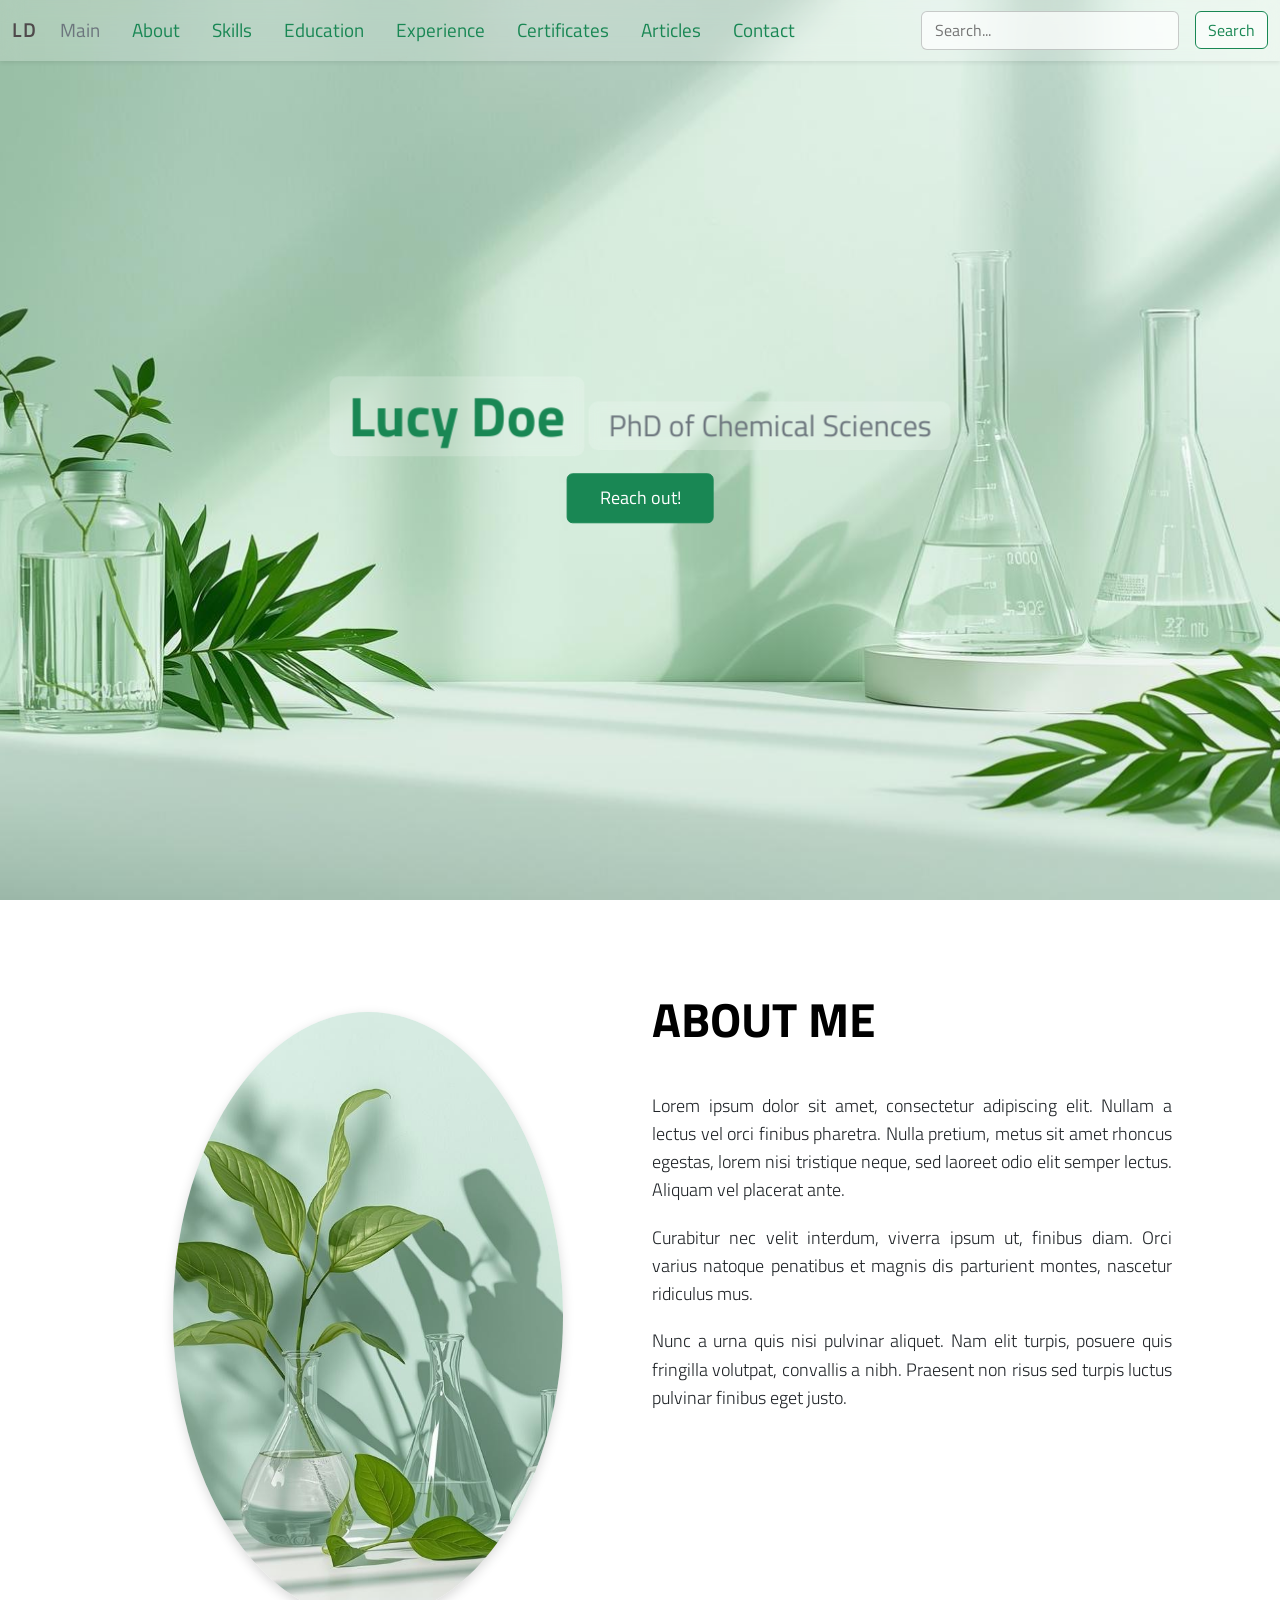
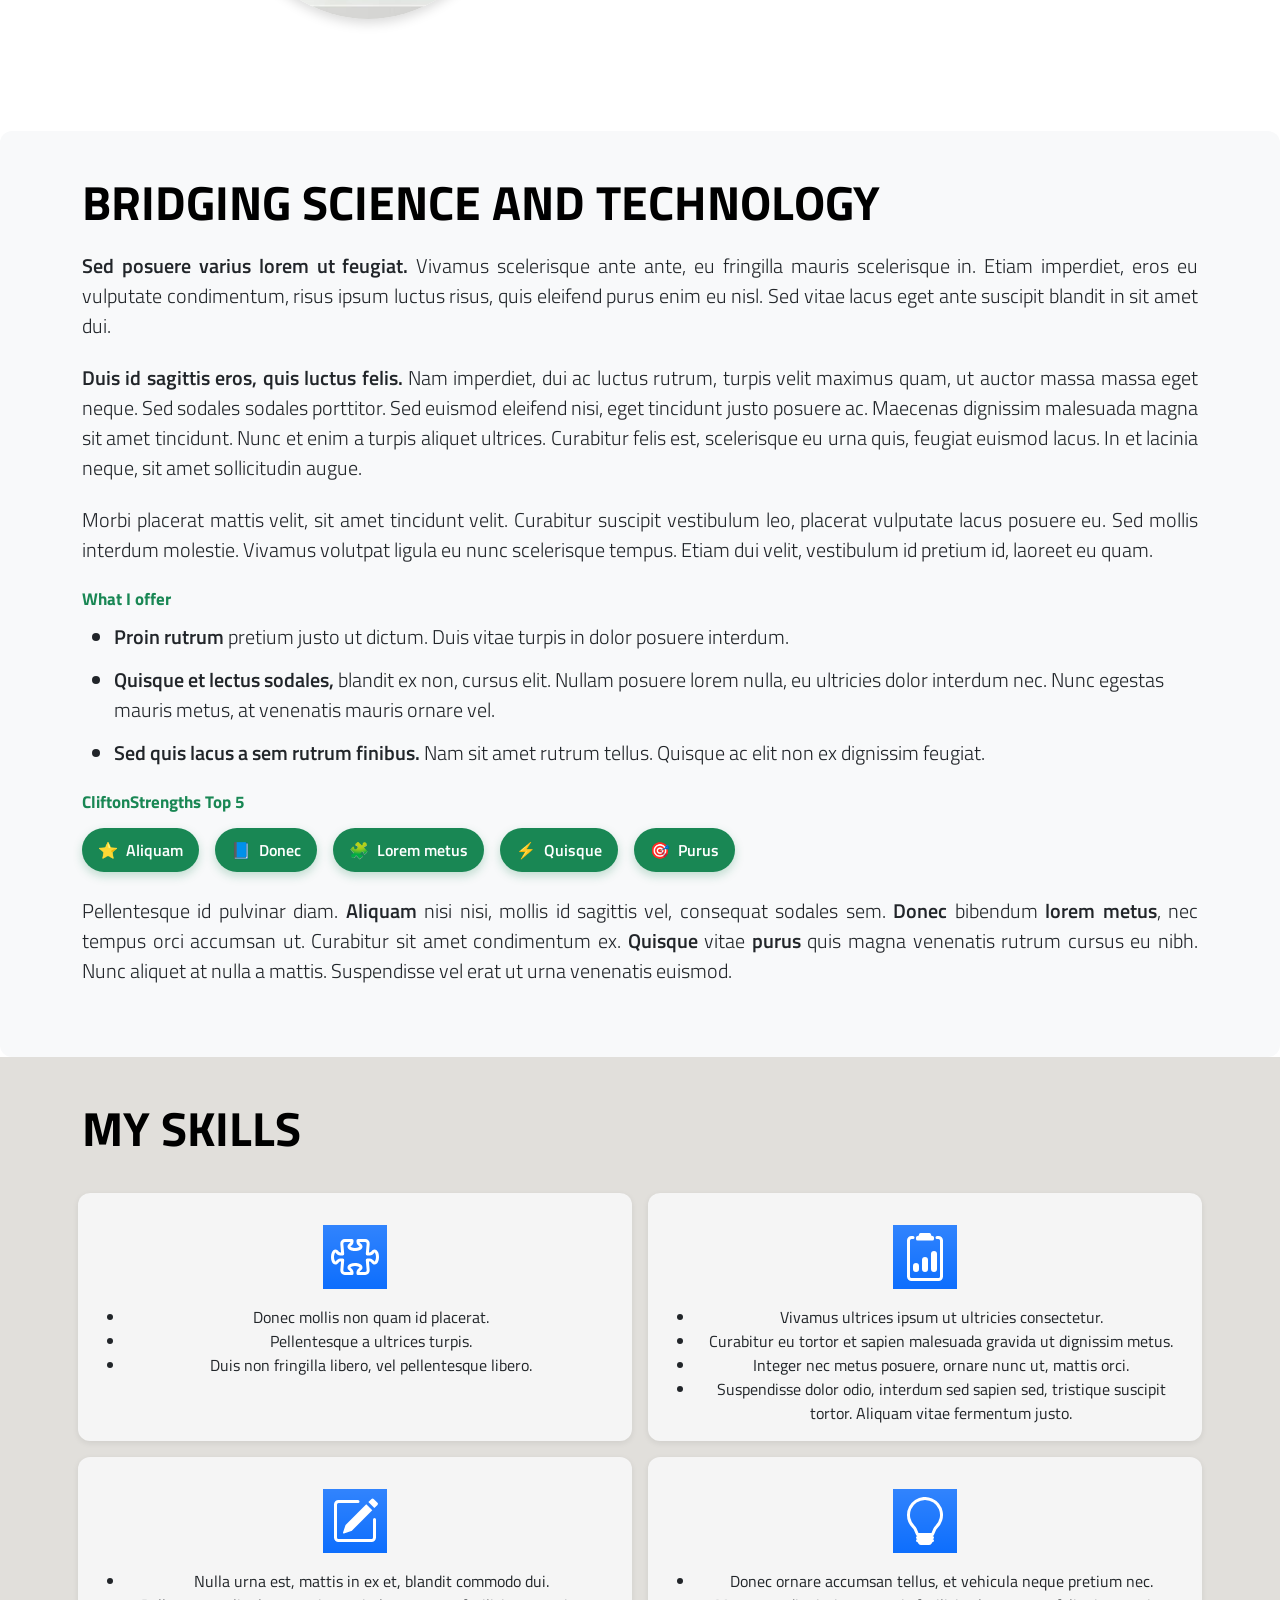
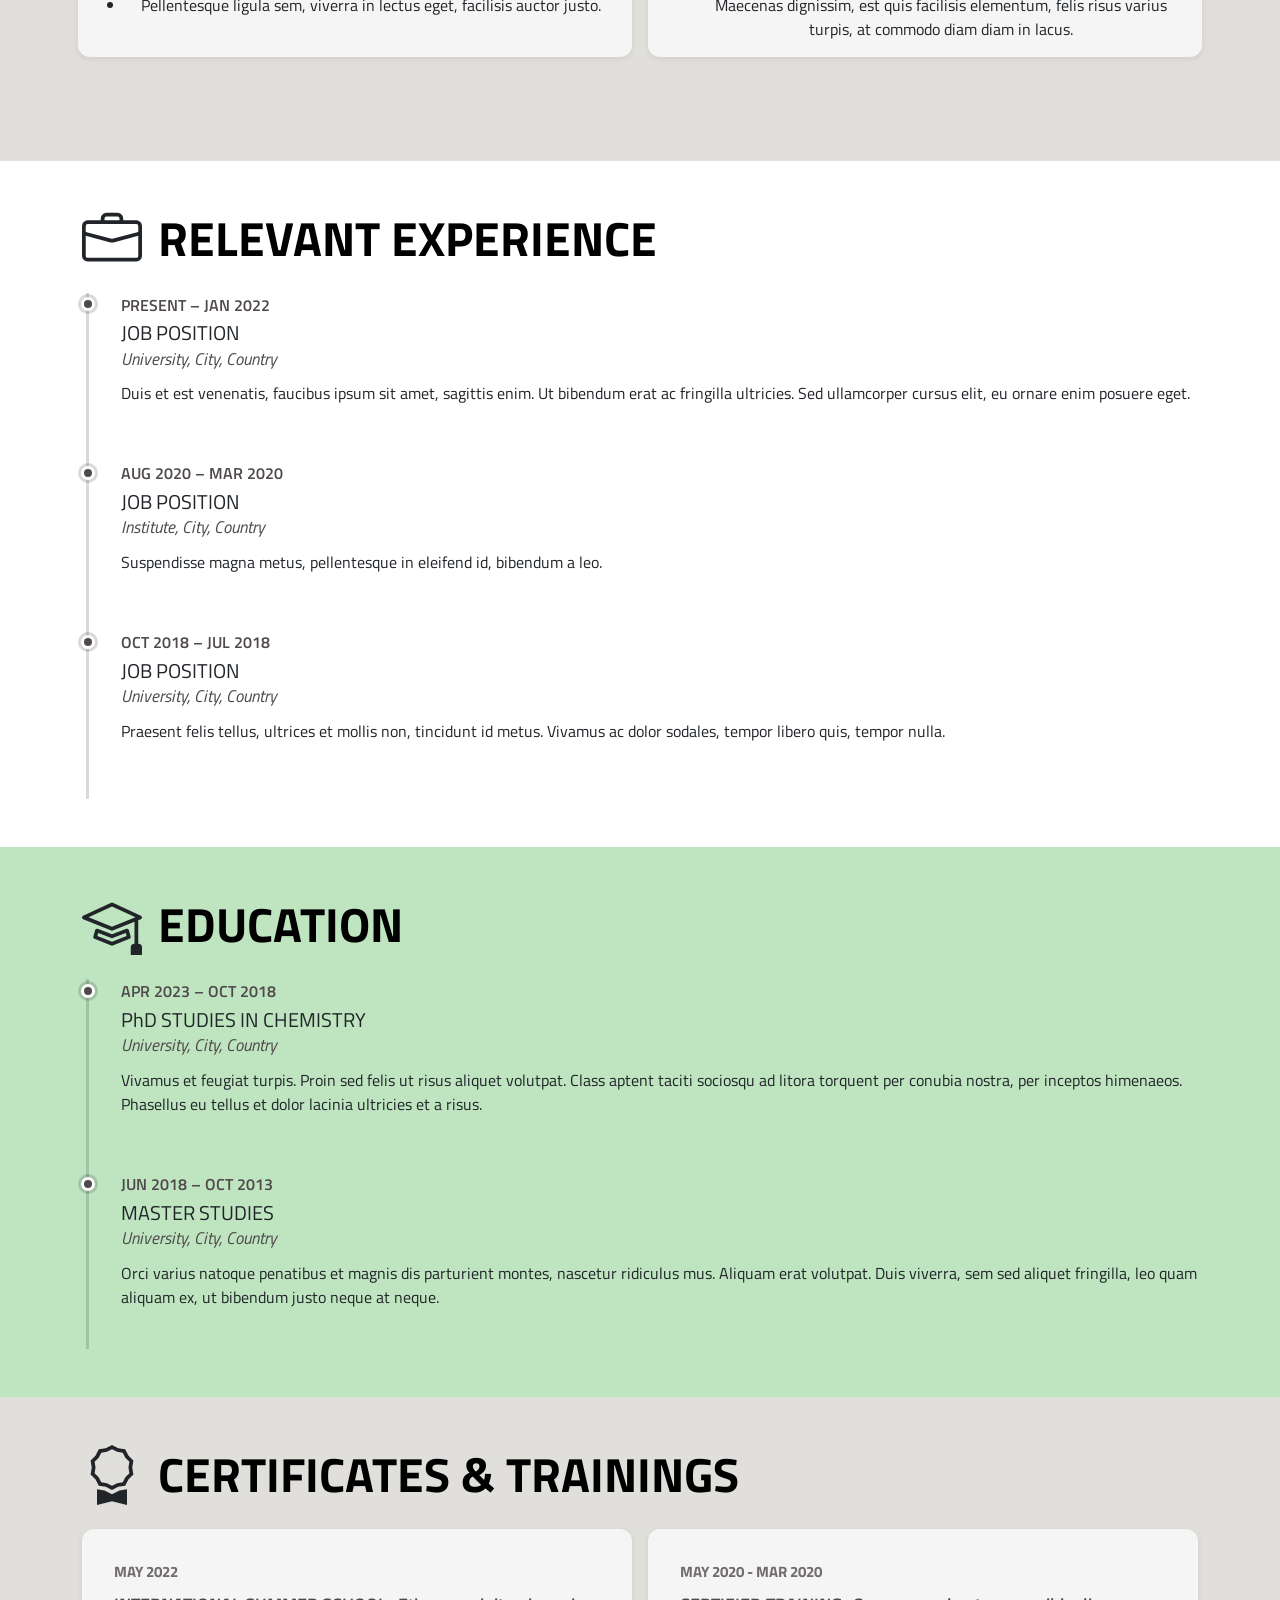
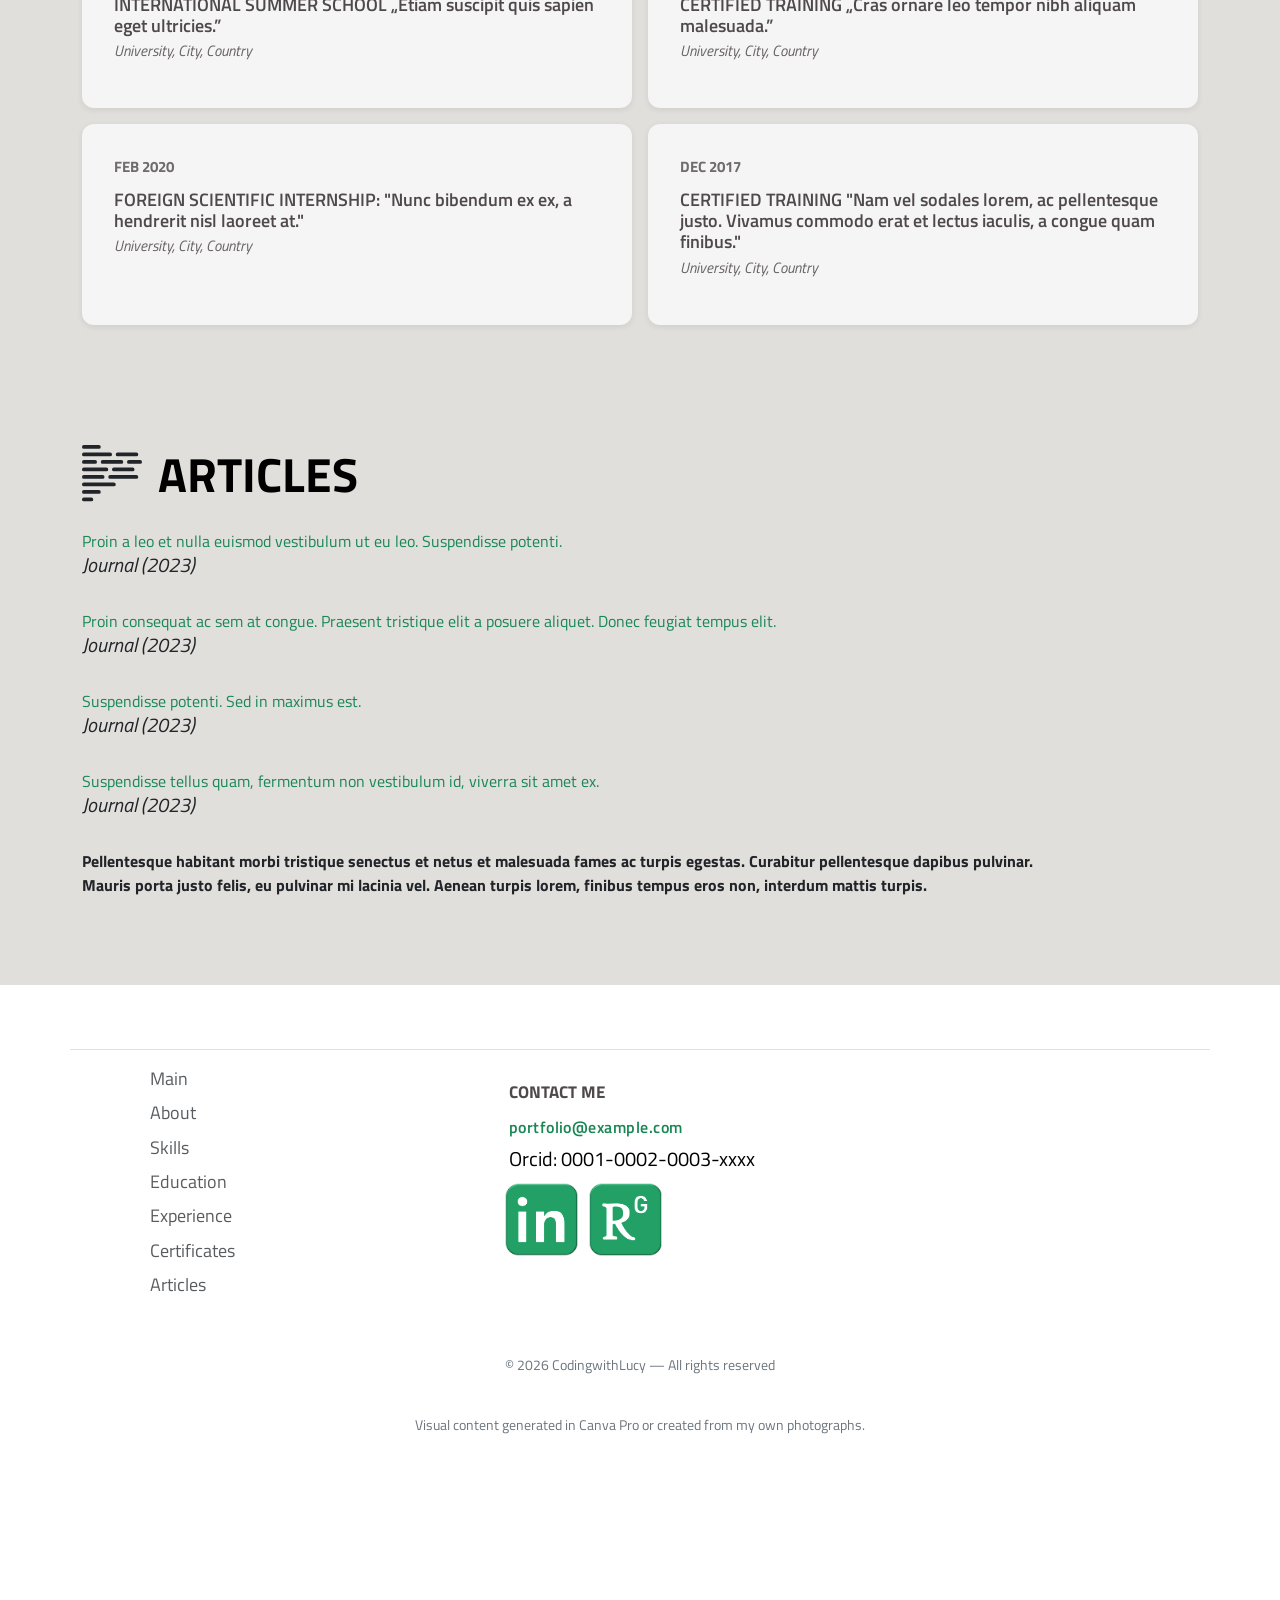
==== commit 9e1cc6bf: "Search improved" ====
--- a/index.html
+++ b/index.html
@@ -52,9 +52,20 @@
               <a href="#contact" class="nav-link px-2 link-success">Contact</a>
             </li>
           </ul>
-          <form class="d-flex">
-            <input class="form-control me-2" type="search" placeholder="Search" aria-label="Search">
-            <button class="btn btn-outline-success" type="submit">Search</button>
+          <form class="search-box d-flex align-items-center" onsubmit="return false;">
+            <div class="search-wrapper">
+              <input class="search-input" type="text" placeholder="Search..." aria-label="Search">
+
+              <div class="search-inline-nav d-none">
+                <button type="button" class="search-prev">◀</button>
+                <span class="search-counter">0/0</span>
+                <button type="button" class="search-next">▶</button>
+              </div>
+            </div>
+
+            <button type="button" class="search-btn btn btn-outline-success ms-2">
+              Search
+            </button>
           </form>
         </div>
       </div>
@@ -554,6 +565,165 @@
     });
   </script>
 
+  <script>
+    document.addEventListener("DOMContentLoaded", function () {
+      const input = document.querySelector(".search-input");
+      const searchBtn = document.querySelector(".search-btn");
+      const navBox = document.querySelector(".search-inline-nav");
+      const prevBtn = document.querySelector(".search-prev");
+      const nextBtn = document.querySelector(".search-next");
+      const counter = document.querySelector(".search-counter");
+
+      let results = [];
+      let currentIndex = 0;
+      let lastTerm = "";
+
+      function clearHighlights() {
+        document.querySelectorAll(".search-highlight").forEach(el => {
+          const parent = el.parentNode;
+          parent.replaceChild(document.createTextNode(el.textContent), el);
+          parent.normalize();
+        });
+      }
+
+      function getAllTextNodes() {
+        const nodes = [];
+        const walker = document.createTreeWalker(
+          document.body,
+          NodeFilter.SHOW_TEXT,
+          {
+            acceptNode(node) {
+              if (node.parentNode.closest("nav")) return NodeFilter.FILTER_REJECT;
+              if (!node.textContent.trim()) return NodeFilter.FILTER_REJECT;
+              return NodeFilter.FILTER_ACCEPT;
+            }
+          }
+        );
+
+        while (walker.nextNode()) {
+          nodes.push(walker.currentNode);
+        }
+        return nodes;
+      }
+
+      function highlightAll(term) {
+        clearHighlights();
+        results = [];
+        currentIndex = 0;
+
+        const nodes = getAllTextNodes();
+
+        nodes.forEach(node => {
+          let text = node.textContent;
+          let lower = text.toLowerCase();
+          let start = 0;
+
+          const fragments = [];
+
+          while (true) {
+            const index = lower.indexOf(term, start);
+            if (index === -1) break;
+
+            fragments.push({
+              start: index,
+              end: index + term.length
+            });
+
+            start = index + term.length;
+          }
+
+          if (fragments.length === 0) return;
+
+          const parent = node.parentNode;
+          const newNodes = [];
+          let lastIndex = 0;
+
+          fragments.forEach(f => {
+            if (f.start > lastIndex) {
+              newNodes.push(document.createTextNode(text.slice(lastIndex, f.start)));
+            }
+
+            const span = document.createElement("span");
+            span.className = "search-highlight";
+            span.textContent = text.slice(f.start, f.end);
+            newNodes.push(span);
+            results.push(span);
+
+            lastIndex = f.end;
+          });
+
+          if (lastIndex < text.length) {
+            newNodes.push(document.createTextNode(text.slice(lastIndex)));
+          }
+
+          newNodes.forEach(n => parent.insertBefore(n, node));
+          parent.removeChild(node);
+        });
+      }
+
+      function scrollToResult(index) {
+        if (!results.length) return;
+
+        const el = results[index];
+        const rect = el.getBoundingClientRect();
+
+        window.scrollTo({
+          top: rect.top + window.scrollY - 150,
+          behavior: "smooth"
+        });
+
+        counter.textContent = `${index + 1}/${results.length}`;
+      }
+
+      prevBtn.onclick = () => {
+        if (!results.length) return;
+        currentIndex = (currentIndex - 1 + results.length) % results.length;
+        scrollToResult(currentIndex);
+      };
+
+      nextBtn.onclick = () => {
+        if (!results.length) return;
+        currentIndex = (currentIndex + 1) % results.length;
+        scrollToResult(currentIndex);
+      };
+
+      function runSearch() {
+        const term = input.value.trim().toLowerCase();
+        if (!term) return;
+
+        if (term === lastTerm && results.length > 0) {
+          currentIndex = (currentIndex + 1) % results.length;
+          scrollToResult(currentIndex);
+          return;
+        }
+
+        lastTerm = term;
+
+        highlightAll(term);
+
+        if (results.length === 0) {
+          navBox.classList.add("d-none");
+          alert("No results found");
+          return;
+        }
+
+        currentIndex = 0;
+        navBox.classList.remove("d-none");
+        scrollToResult(currentIndex);
+      }
+
+      input.addEventListener("keydown", function (e) {
+        if (e.key === "Enter") {
+          e.preventDefault();
+          runSearch();
+        }
+      });
+
+      searchBtn.addEventListener("click", function () {
+        runSearch();
+      });
+    });
+  </script>
 
 </body>
 
--- a/style.css
+++ b/style.css
@@ -103,6 +103,69 @@
   margin: 2rem 2rem;
   padding: 1rem;
   height: 75vh;
+}
+
+.search-box {
+  position: relative;
+  gap: 0.5rem;
+  margin-left: auto;
+  margin-right: auto;
+  justify-content: center;
+}
+
+.search-wrapper {
+  position: relative;
+  display: inline-block;
+}
+
+.search-input {
+  border: 1px solid rgba(0, 0, 0, 0.2);
+  padding: 0.4rem 0.8rem;
+  padding-right: 70px;
+  border-radius: 6px;
+  background-color: rgba(255, 255, 255, 0.7);
+  transition: box-shadow 0.3s ease;
+}
+
+.search-input:focus {
+  outline: none;
+  box-shadow: 0 0 6px rgba(25, 135, 84, 0.4);
+}
+
+.search-inline-nav {
+  position: absolute;
+  right: 10px;
+  top: 50%;
+  transform: translateY(-50%);
+  display: flex;
+  align-items: center;
+  gap: 4px;
+  font-size: 12px;
+  color: #555;
+}
+
+.search-inline-nav button {
+  background: none;
+  border: none;
+  padding: 0;
+  font-size: 12px;
+  cursor: pointer;
+  color: #555;
+}
+
+.search-inline-nav button:hover {
+  color: #198754;
+}
+
+.search-counter {
+  font-size: 12px;
+  color: #555;
+}
+
+.search-highlight {
+  background: yellow;
+  color: black;
+  padding: 2px 0;
 }
 
 #main {
@@ -486,7 +549,7 @@
     margin: 0;
     padding: 0;
     height: auto;
-    flex-wrap: nowrap;
+    flex-wrap: wrap;
   }
 
   .navbar-nav {
@@ -494,14 +557,9 @@
     gap: 1rem;
   }
 
-  .navbar-collapse {
-    flex-wrap: wrap;
-  }
-
-  form.d-flex {
-    width: auto;
-    max-width: 280px;
-    margin-top: 0;
+  .search-box {
+    margin-left: 0;
+    margin-right: 0;
     justify-content: flex-start;
   }
 
@@ -548,3 +606,26 @@
     height: 65px;
   }
 }
+
+/* =========================================
+   DESKTOP XL (≥1200px)
+========================================= */
+@media (min-width: 1200px) {
+  .navbar-collapse {
+    flex-wrap: nowrap;
+    justify-content: space-between;
+    align-items: center;
+  }
+
+  .search-box {
+    margin-left: 0;
+    margin-right: 0;
+    justify-content: flex-end;
+    width: auto;
+  }
+
+  form.d-flex {
+    flex-direction: row;
+    align-items: center;
+  }
+}
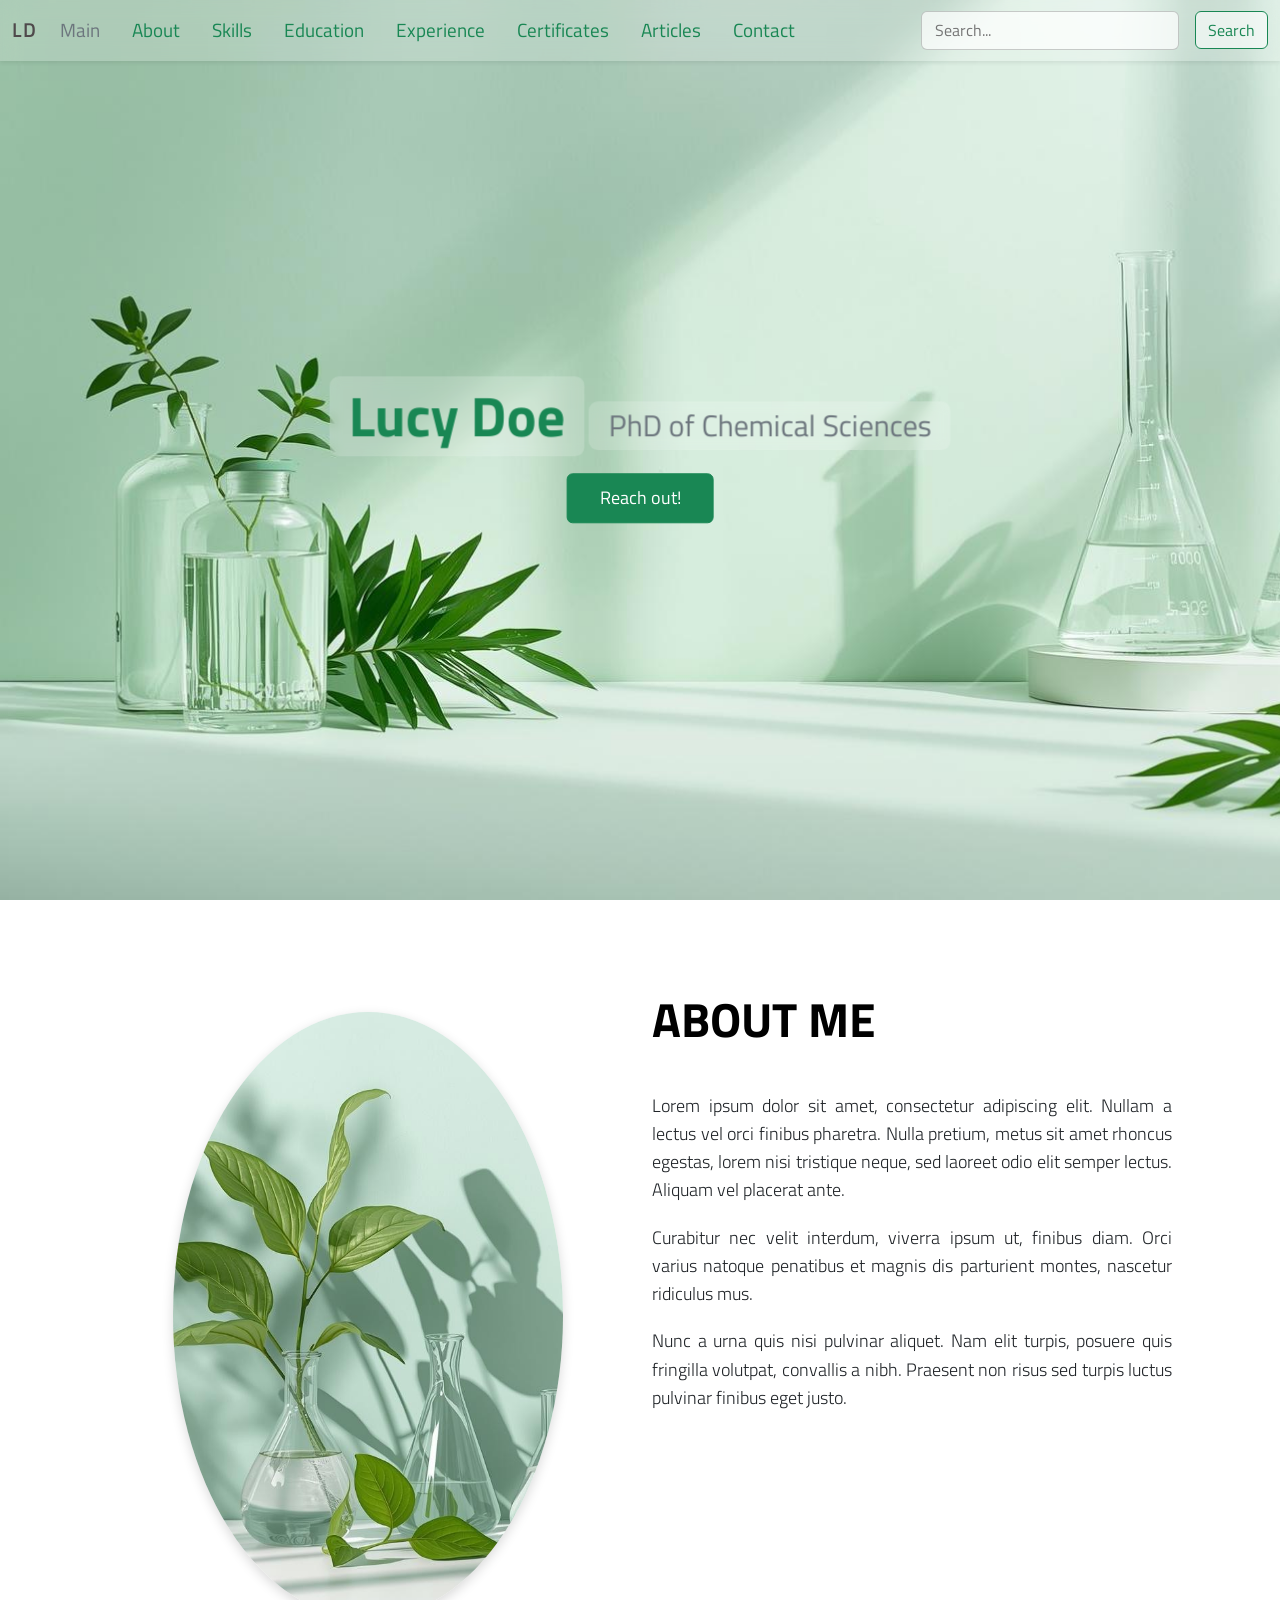
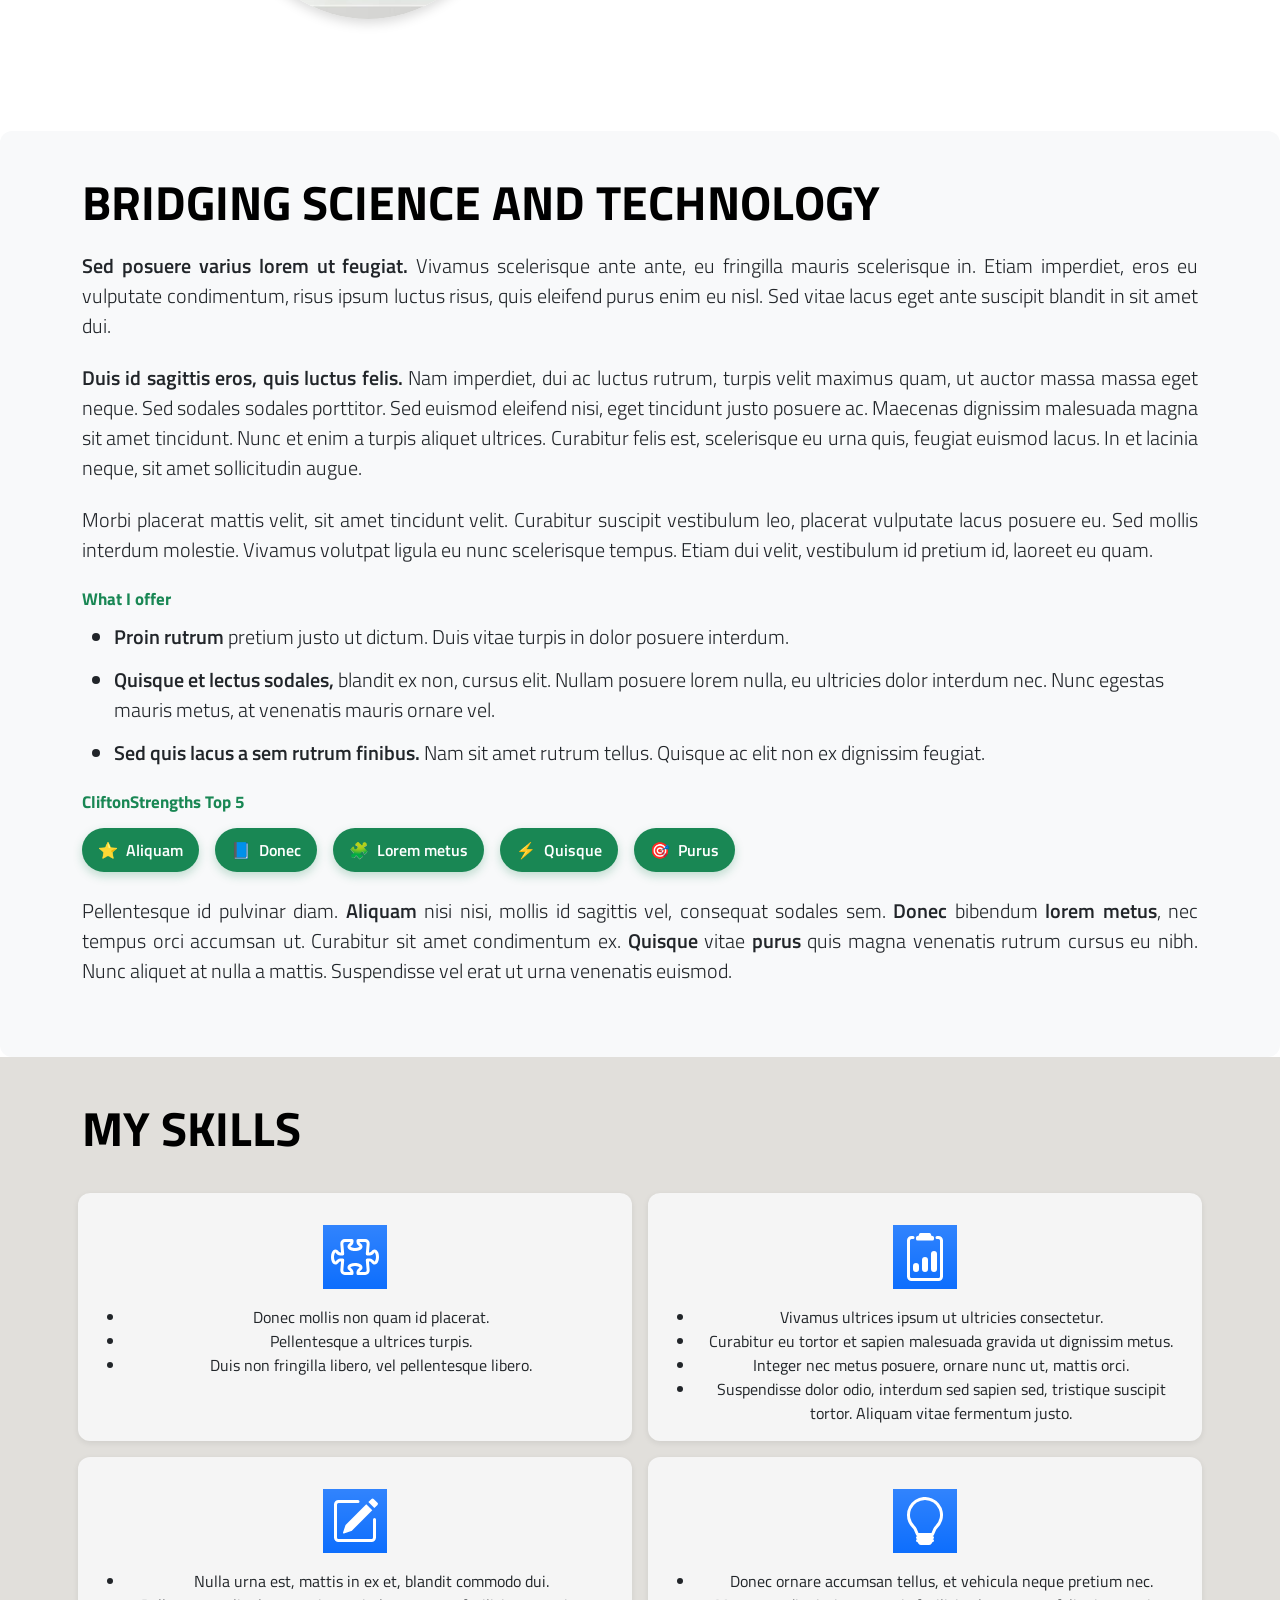
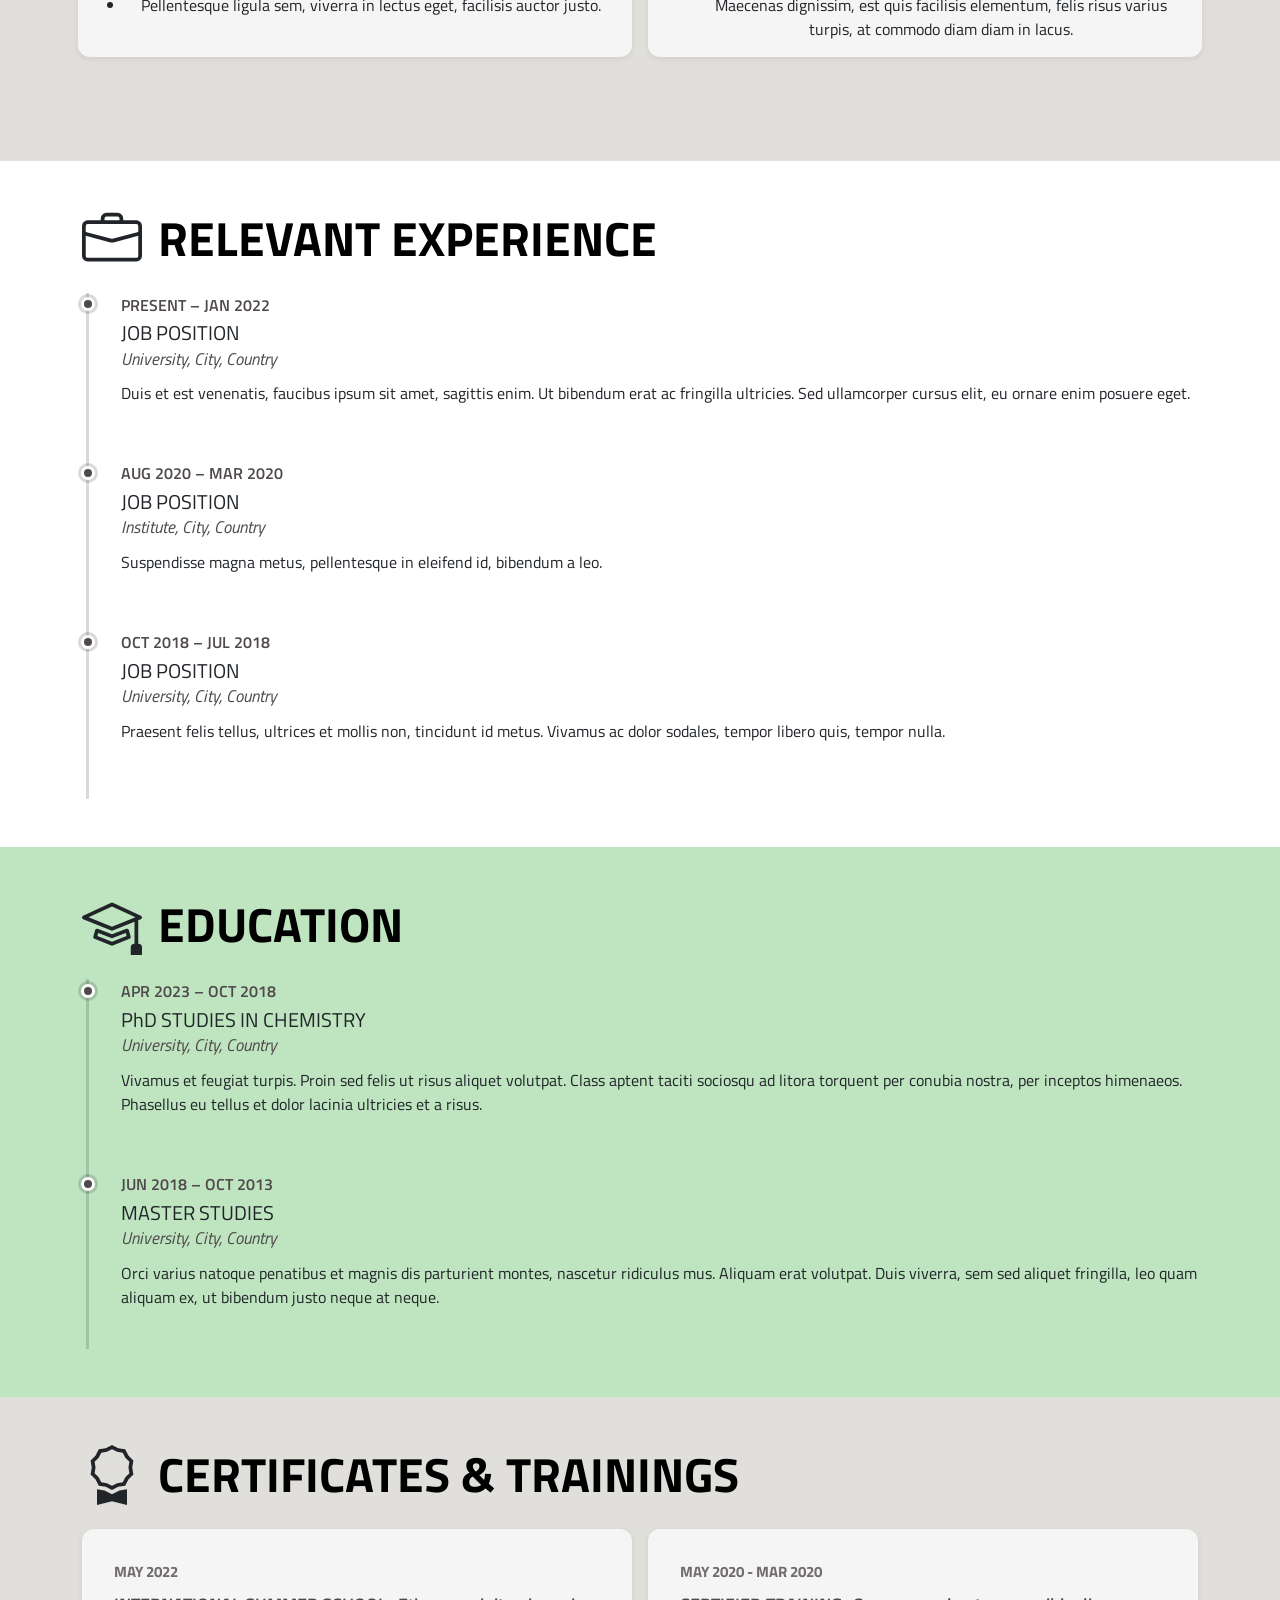
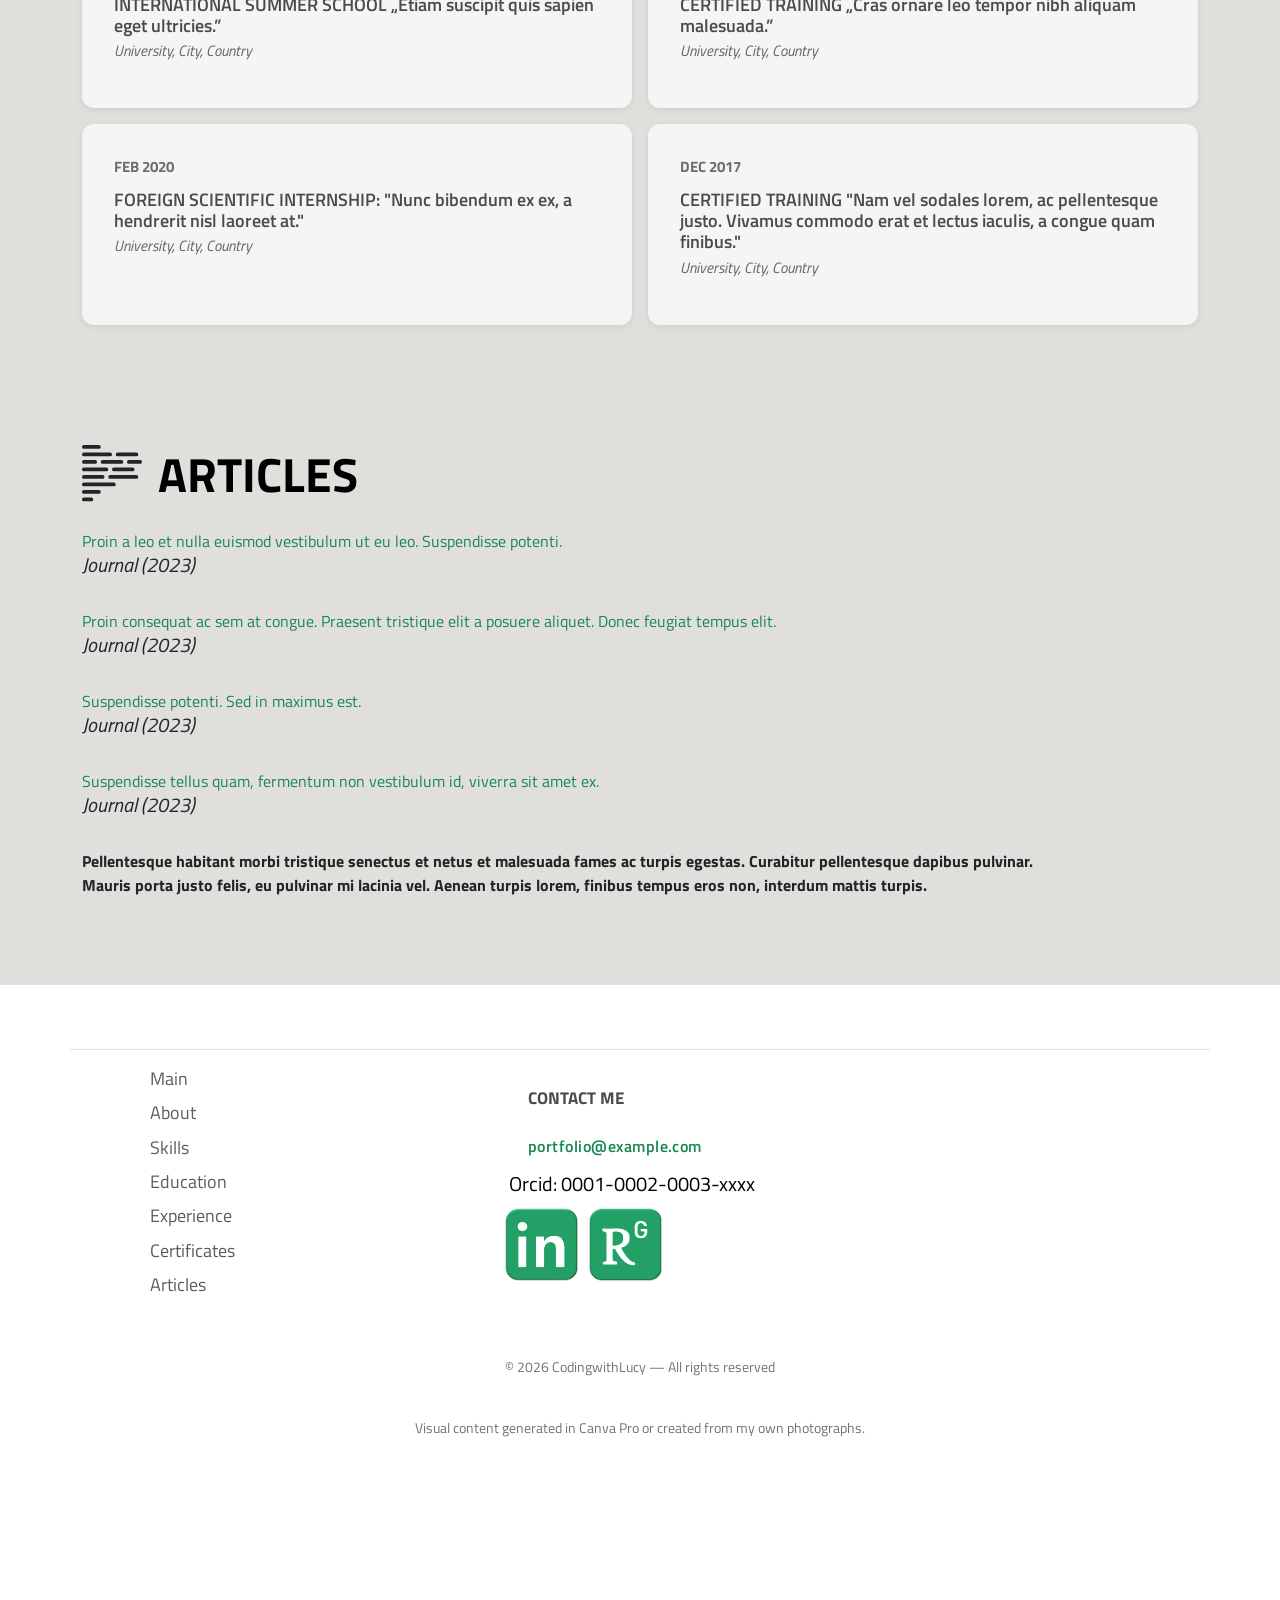
==== commit 5b771781: "Add contact format changes" ====
--- a/index.html
+++ b/index.html
@@ -519,13 +519,13 @@
         </div>
 
         <div class="col-12 mb-3 mt-3 ps-5">
-          <h4 class="fw-bold hover-lift">CONTACT ME</h4>
+          <h4 class="fw-bold hover-lift glass" style="cursor: pointer;">CONTACT ME</h4>
           <p class="mb-2 d-flex align-items-center gap-2">
-            <a href="mailto:portfolio@example.com" class="text-decoration-none fw-semibold contact-link">
+            <a href="mailto:portfolio@example.com" class="text-decoration-none fw-semibold contact-link glass">
               portfolio@example.com
             </a>
           </p>
-          <h3 class="text-black hover-lift">Orcid: 0001-0002-0003-xxxx</h3>
+          <h3 class="text-black">Orcid: 0001-0002-0003-xxxx</h3>
 
           <div class="col-12 mb-3 mt-3">
             <a href="https://www.linkedin.com/"><img src="./linkedin.png" alt="logo of Linkedin" height="60"
--- a/style.css
+++ b/style.css
@@ -100,9 +100,12 @@
   border: 1px solid rgba(255, 255, 255, 0.3);
   box-shadow: 0 8px 24px rgba(0, 0, 0, 0.1);
   border-radius: 1rem;
-  margin: 2rem 2rem;
   padding: 1rem;
-  height: 75vh;
+  height: auto;
+  margin-top: 1rem;
+  margin-bottom: 1rem;
+  width: calc(100% - 4rem);
+  margin-inline: auto;
 }
 
 .search-box {
@@ -171,7 +174,7 @@
 #main {
   background-image: url('./background.jpg');
   background-size: cover;
-  background-position: center;
+  background-position: left center;
   height: 100vh;
 }
 
@@ -463,12 +466,30 @@
   margin-bottom: 2rem;
 }
 
+.glass {
+  backdrop-filter: blur(6px);
+  -webkit-backdrop-filter: blur(6px);
+  background-color: rgba(255, 255, 255, 0.18);
+  padding: 0.4rem 1.2rem;
+  border-radius: 0.6rem;
+  display: inline-block;
+  transition:
+    transform 0.2s ease,
+    letter-spacing 0.2s ease !important;
+}
+
+.glass:hover {
+  transform: scale(1.05) !important;
+  letter-spacing: 0.03125rem !important;
+  font-weight: 600 !important;
+}
+
 #contact {
   background-image: url('./background-footer.jpg');
   backdrop-filter: blur(10px);
   -webkit-backdrop-filter: blur(10px);
   background-size: cover;
-  background-position: center;
+  background-position: right center;
   height: 100vh;
   padding: 3rem 0 2rem 0;
 }
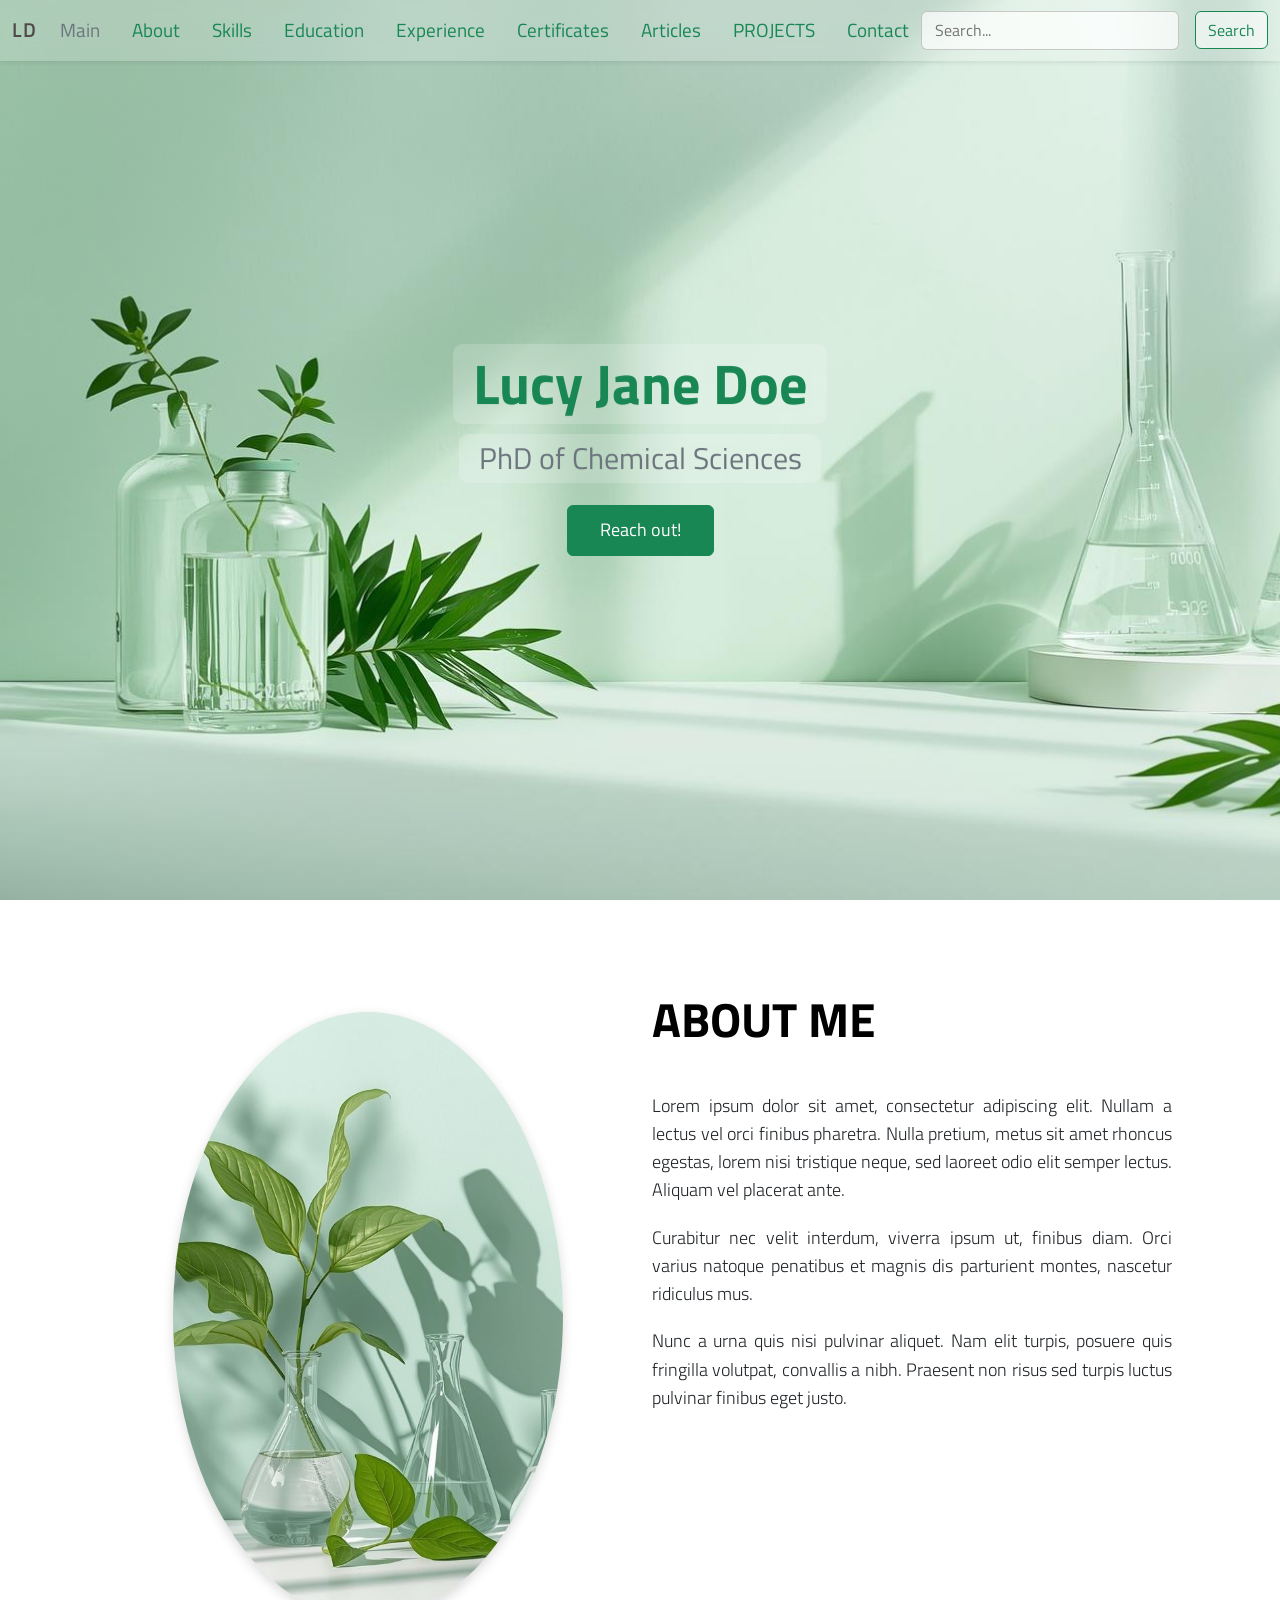
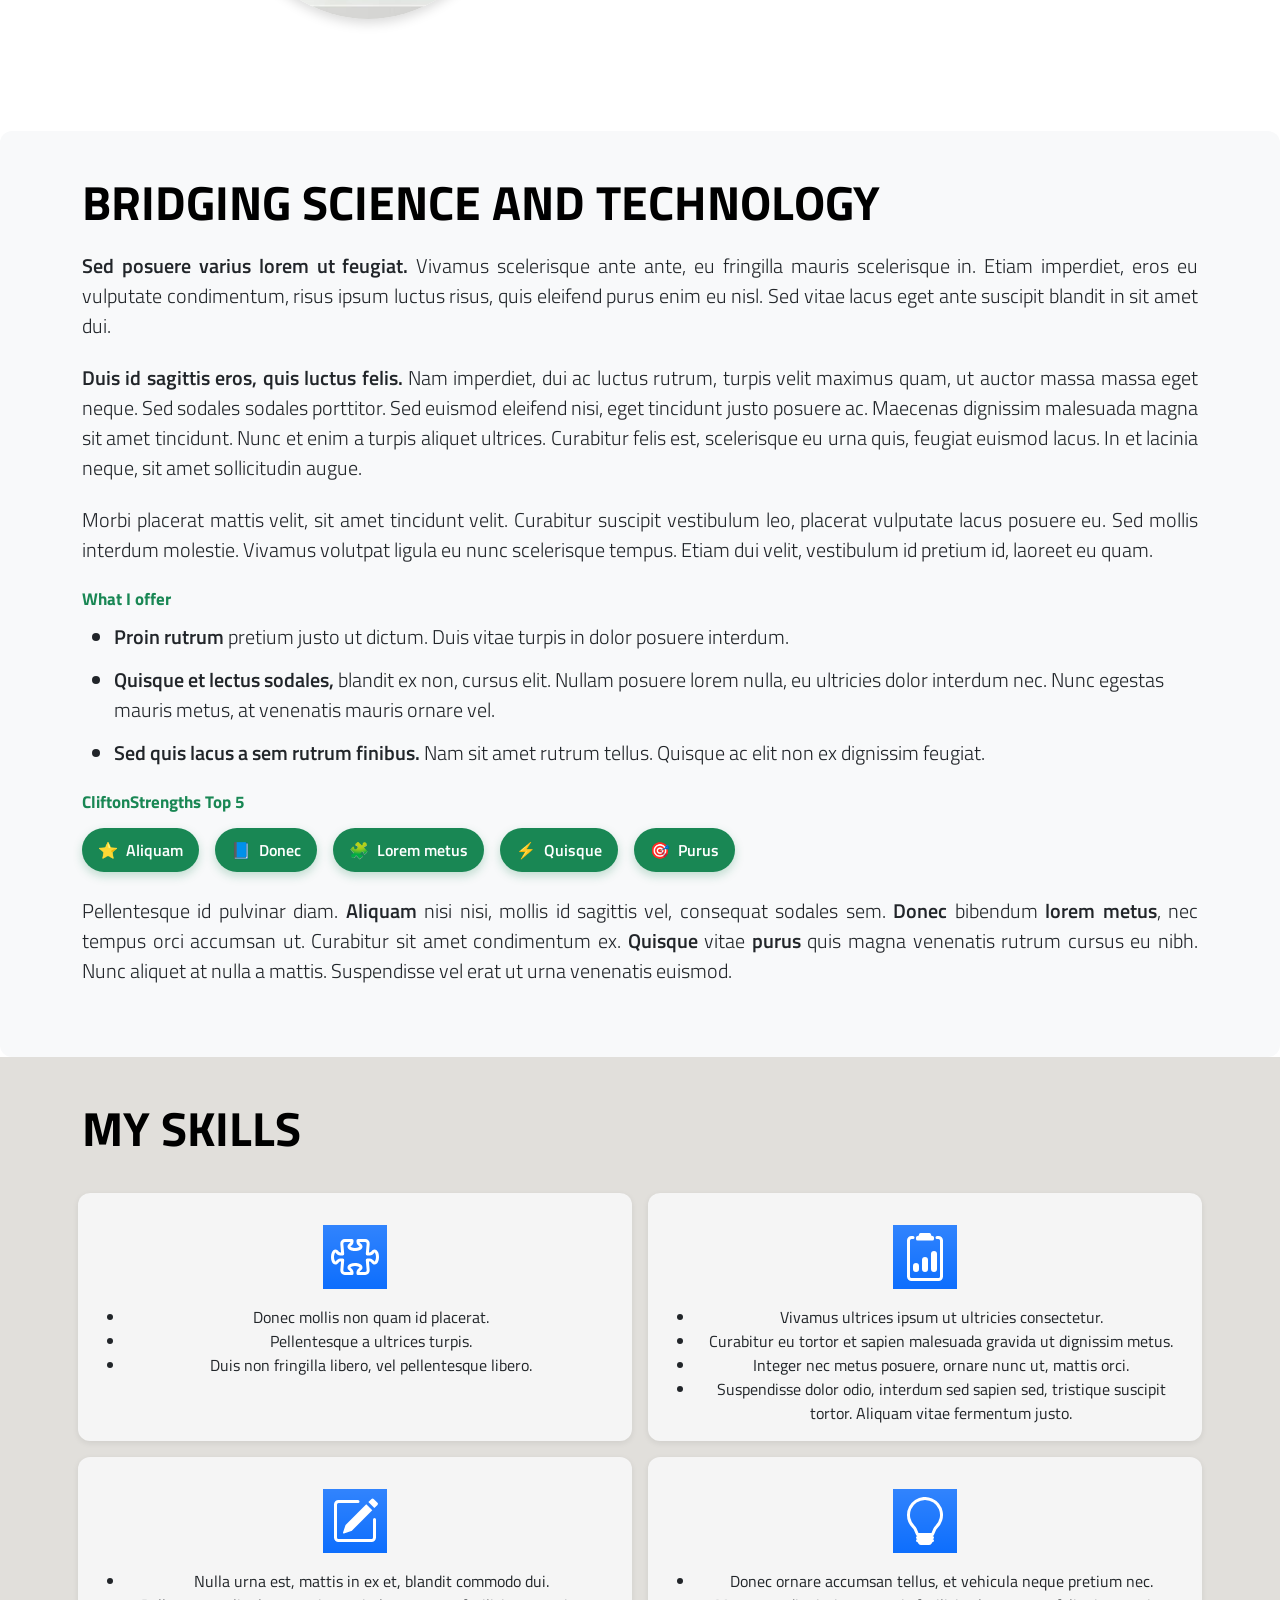
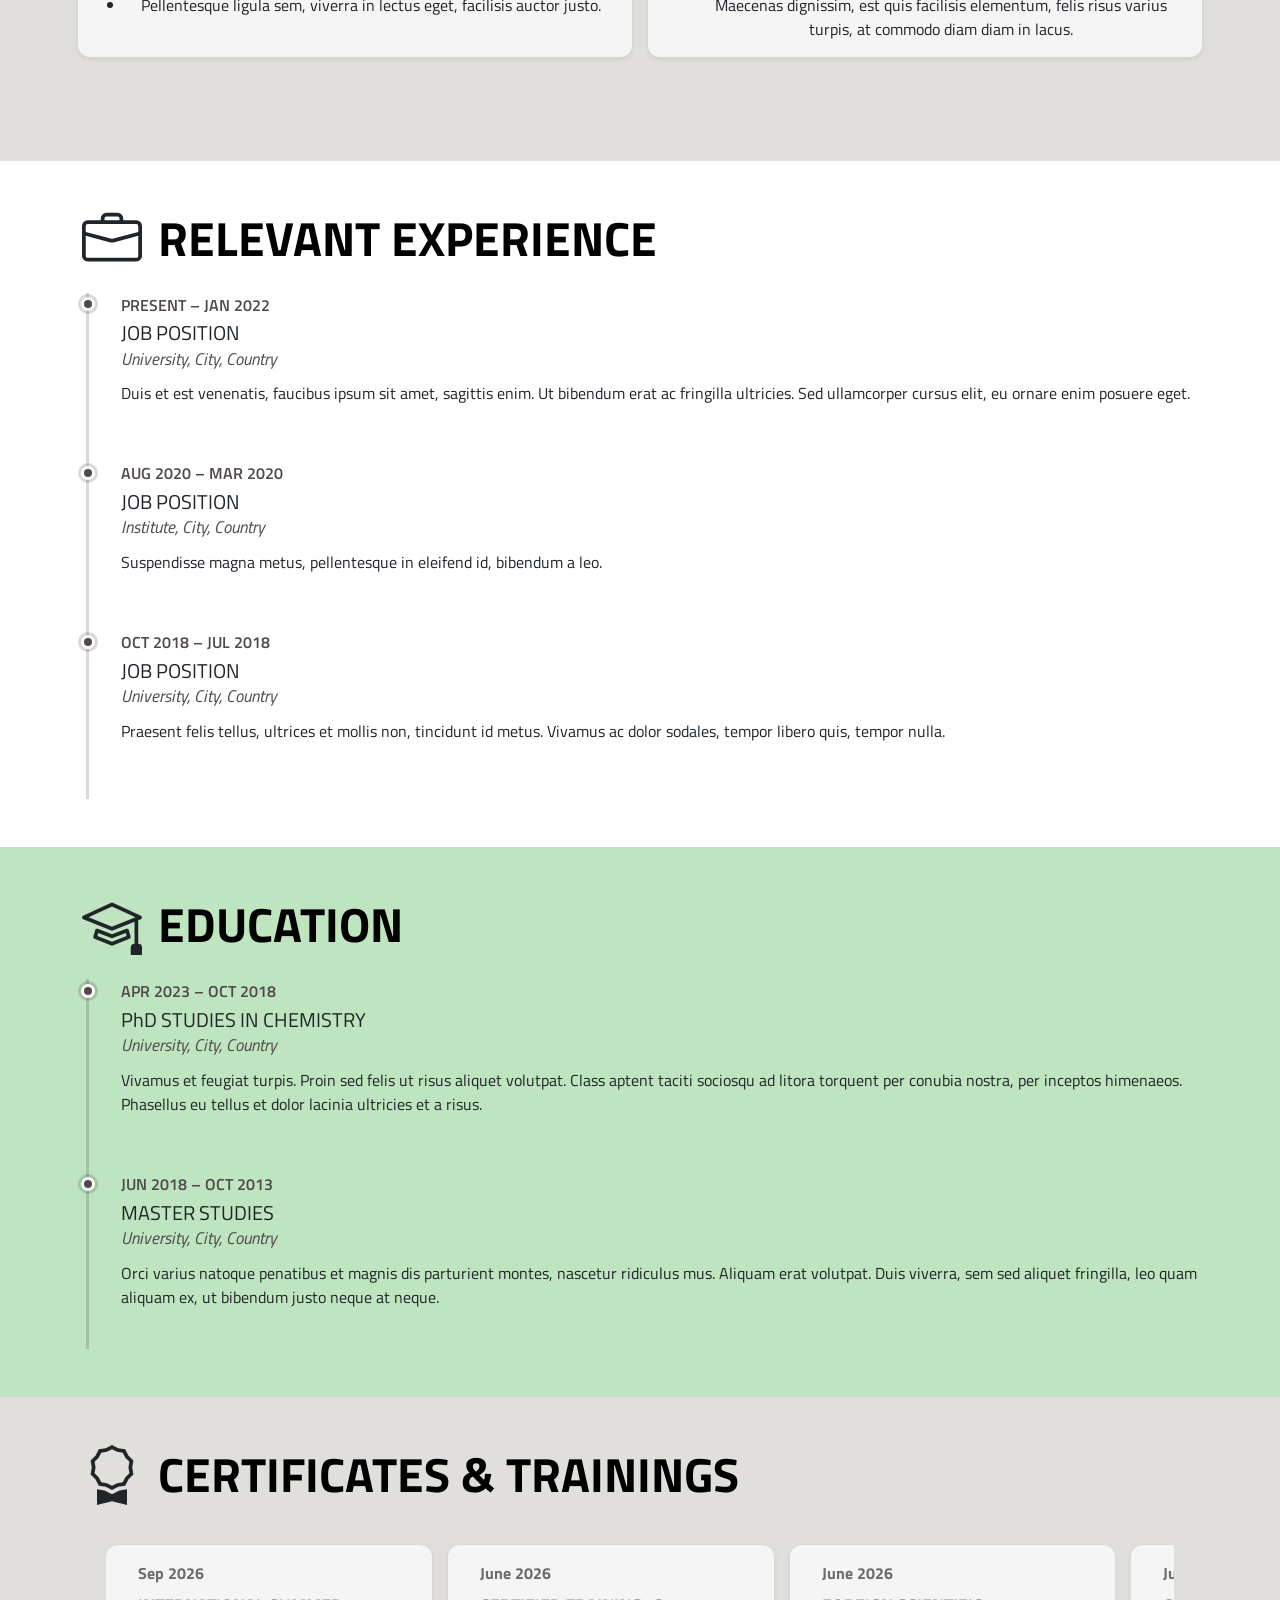
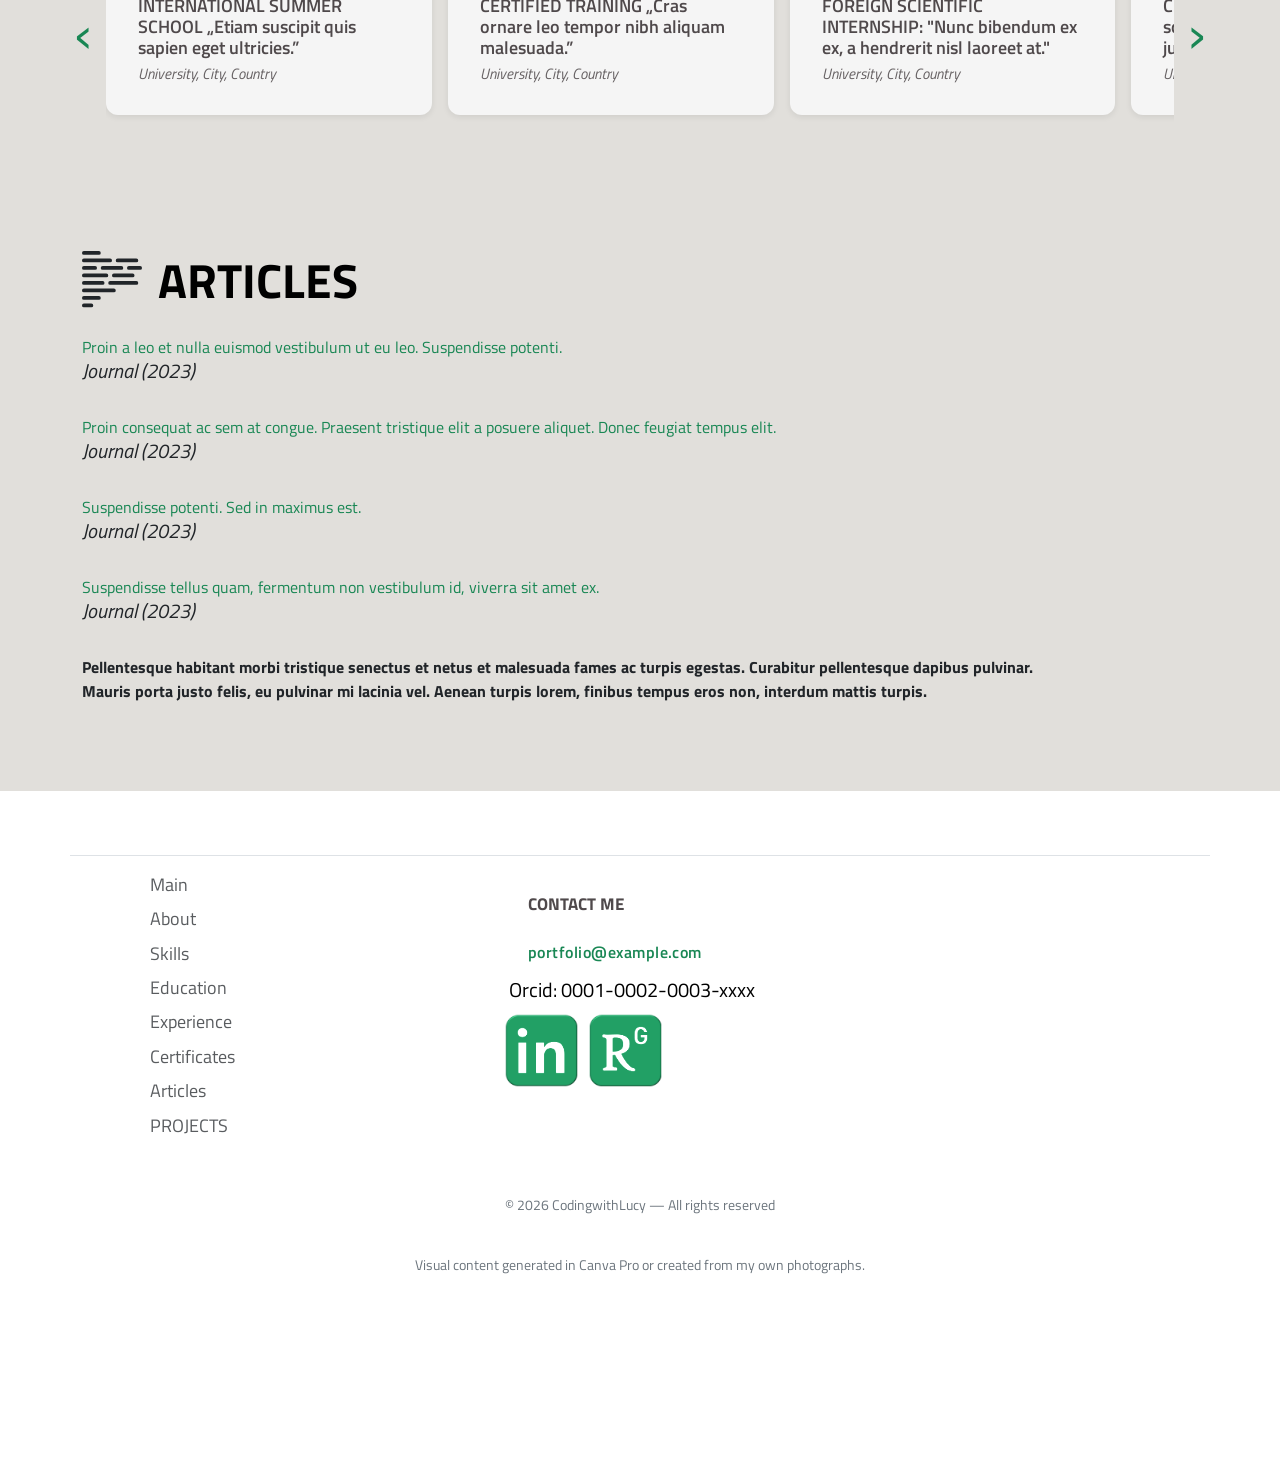
==== commit 0e8cf5af: "certificated section change plus portfolio website added" ====
--- a/index.html
+++ b/index.html
@@ -49,6 +49,9 @@
               <a href="#articles" class="nav-link px-2 link-success">Articles</a>
             </li>
             <li class="nav-item">
+              <a href="/projects.html" class="nav-link px-2 link-success text-success">PROJECTS</a>
+            </li>
+            <li class="nav-item">
               <a href="#contact" class="nav-link px-2 link-success">Contact</a>
             </li>
           </ul>
@@ -72,7 +75,7 @@
     </nav>
 
     <div class="hero">
-      <h1 class="fade-in-up hover-lift text-success">Lucy Doe</h1>
+      <h1 class="fade-in-up hover-lift text-success">Lucy Jane Doe</h1>
       <h2 class="text-secondary fade-in-up hover-lift">PhD of Chemical Sciences</h2>
 
       <a href="#contact">
@@ -392,52 +395,63 @@
           </h2>
         </div>
       </div>
+
       <div class="row justify-content-md-center mb-4 g-3">
-        <div class="col-12 col-md-6">
-          <div class="certificate-card fade-in-up hover-lift">
-            <p class="certificate-date">MAY 2022</p>
-            <h3>
-              INTERNATIONAL SUMMER SCHOOL „Etiam suscipit quis sapien eget ultricies.”
-            </h3>
-            <h4 class="fst-italic pb-3">
-              University, City, Country
-            </h4>
-          </div>
-
-        </div>
-
-
-        <div class="col-12 col-md-6">
-          <div class="certificate-card fade-in-up hover-lift">
-            <p class="certificate-date">MAY 2020 - MAR 2020</p>
-            <h3>
-              CERTIFIED TRAINING „Cras ornare leo tempor nibh aliquam malesuada.”
-            </h3>
-            <h4 class="fst-italic pb-3">University, City, Country</h4>
-          </div>
-        </div>
-
-        <div class="col-12 col-md-6">
-          <div class="certificate-card fade-in-up hover-lift">
-            <p class="certificate-date">FEB 2020</p>
-            <h3>
-              FOREIGN SCIENTIFIC INTERNSHIP: "Nunc bibendum ex ex, a hendrerit nisl laoreet at."
-            </h3>
-            <h4 class="fst-italic pb-3">University, City, Country</h4>
-          </div>
-        </div>
-
-        <div class="col-12 col-md-6">
-          <div class="certificate-card fade-in-up hover-lift">
-            <p class="certificate-date">DEC 2017</p>
-            <h3>
-              CERTIFIED TRAINING "Nam vel sodales lorem, ac pellentesque justo. Vivamus commodo erat et lectus iaculis,
-              a congue quam finibus."
-            </h3>
-            <h4 class="fst-italic pb-3">
-              University, City, Country
-            </h4>
-          </div>
+
+        <div class="cert-carousel fade-in-up">
+          <button class="cert-arrow left" aria-label="Scroll left">‹</button>
+
+          <div class="cert-scroll">
+            <div class="certificate-card hover-lift">
+              <p class="certificate-date">Sep 2026</p>
+              <h3>INTERNATIONAL SUMMER SCHOOL „Etiam suscipit quis sapien eget ultricies.”</h3>
+              <h4 class="fst-italic pb-3">University, City, Country</h4>
+            </div>
+
+            <div class="certificate-card hover-lift">
+              <p class="certificate-date">June 2026</p>
+              <h3>CERTIFIED TRAINING „Cras ornare leo tempor nibh aliquam malesuada.”</h3>
+              <h4 class="fst-italic pb-3">University, City, Country</h4>
+            </div>
+
+            <div class="certificate-card hover-lift">
+              <p class="certificate-date">June 2026</p>
+              <h3>FOREIGN SCIENTIFIC INTERNSHIP: "Nunc bibendum ex ex, a hendrerit nisl laoreet at."</h3>
+              <h4 class="fst-italic pb-3">University, City, Country</h4>
+            </div>
+
+            <div class="certificate-card hover-lift">
+              <p class="certificate-date">June 2026</p>
+              <h3>CERTIFIED TRAINING "Nam vel sodales lorem, ac pellentesque justo."</h3>
+              <h4 class="fst-italic pb-3">University, City, Country</h4>
+            </div>
+
+            <div class="certificate-card hover-lift">
+              <p class="certificate-date">June 2026</p>
+              <h3>CERTIFIED TRAINING "Vivamus commodo erat et lectus iaculis,
+                a congue quam finibus."</h3>
+              <h4 class="fst-italic pb-3">University, City, Country</h4>
+            </div>
+
+            <div class="certificate-card hover-lift">
+              <p class="certificate-date">June 2026</p>
+              <h3>INTERNATIONAL SUMMER SCHOOL „Etiam suscipit quis sapien eget ultricies.”</h3>
+              <h4 class="fst-italic pb-3">University, City, Country</h4>
+            </div>
+
+            <div class="certificate-card hover-lift">
+              <p class="certificate-date">June 2026</p>
+              <h3>CERTIFIED TRAINING „Cras ornare leo tempor nibh aliquam malesuada.”</h3>
+              <h4 class="fst-italic pb-3">University, City, Country</h4>
+            </div>
+
+            <div class="certificate-card hover-lift">
+              <p class="certificate-date">Jan 2026</p>
+              <h3>FOREIGN SCIENTIFIC INTERNSHIP: "Nunc bibendum ex ex, a hendrerit nisl laoreet at."</h3>
+              <h4 class="fst-italic pb-3">University, City, Country</h4>
+            </div>
+          </div>
+          <button class="cert-arrow right" aria-label="Scroll right">›</button>
         </div>
       </div>
   </section>
@@ -514,6 +528,9 @@
             </li>
             <li class="nav-item mb-2">
               <a href="#articles" class="nav-link p-0 text-body-secondary link-success">Articles</a>
+            </li>
+            <li class="nav-item mb-2">
+              <a href="/projects.html" class="nav-link p-0 text-body-secondary link-success text-success">PROJECTS</a>
             </li>
           </ul>
         </div>
@@ -725,6 +742,21 @@
     });
   </script>
 
+  <script>
+    document.querySelectorAll('.cert-carousel').forEach(carousel => {
+      const scrollContainer = carousel.querySelector('.cert-scroll');
+      const leftArrow = carousel.querySelector('.cert-arrow.left');
+      const rightArrow = carousel.querySelector('.cert-arrow.right');
+
+      leftArrow.addEventListener('click', () => {
+        scrollContainer.scrollBy({ left: -300, behavior: 'smooth' });
+      });
+
+      rightArrow.addEventListener('click', () => {
+        scrollContainer.scrollBy({ left: 300, behavior: 'smooth' });
+      });
+    });
+  </script>
 </body>
 
 </html>
--- a/style.css
+++ b/style.css
@@ -22,12 +22,12 @@
   padding-right: 2rem;
 }
 
+strong {
+  font-weight: 600 !important;
+}
+
 .text-justify {
   text-align: justify;
-}
-
-strong {
-  font-weight: 600 !important;
 }
 
 .navbar {
@@ -40,6 +40,8 @@
     box-shadow 0.3s ease;
   top: 0;
   z-index: 9999;
+  max-width: 100vw;
+  overflow-x: hidden;
 }
 
 .navbar.fixed-top {
@@ -381,6 +383,11 @@
   margin-bottom: 0.3rem;
 }
 
+#experience ul {
+  list-style: none;
+  padding-left: 0;
+}
+
 h3 {
   font-size: 1.25rem;
   margin-bottom: 0.2rem;
@@ -424,11 +431,15 @@
   height: 100%;
   width: 100%;
   border-radius: 0.75rem;
-  padding: 2rem;
+  padding: 1rem 2rem;
   box-shadow: 0 2px 6px rgba(0, 0, 0, 0.08);
   transition:
     box-shadow 0.3s ease,
     transform 0.3s ease;
+  display: flex;
+  flex-direction: column;
+  min-height: 150px;
+  justify-content: space-between;
 }
 
 #certificates .certificate-card .certificate-date {
@@ -436,7 +447,7 @@
   color: #4f494b;
   opacity: 0.8;
   margin-bottom: 0.6rem;
-  font-size: 0.95rem;
+  font-size: 1rem;
 }
 
 #certificates .certificate-card h3 {
@@ -464,6 +475,81 @@
 
 #articles h5 {
   margin-bottom: 2rem;
+}
+
+.cert-subtitle {
+  font-weight: 700;
+  font-style: italic;
+  font-size: 1.25rem;
+  margin-top: 2rem;
+}
+
+.cert-scroll::-webkit-scrollbar {
+  height: 6px;
+}
+
+.cert-scroll::-webkit-scrollbar-track {
+  background-color: rgba(0, 0, 0, 0.05);
+  border-radius: 3px;
+}
+
+.cert-scroll::-webkit-scrollbar-thumb {
+  background-color: rgba(0, 0, 0, 0.25);
+  border-radius: 3px;
+  transition: background-color 0.3s ease;
+}
+
+.cert-scroll::-webkit-scrollbar-thumb:hover {
+  background-color: rgba(0, 0, 0, 0.4);
+}
+
+.cert-arrow {
+  position: absolute;
+  top: 50%;
+  transform: translateY(-50%);
+  background: none;
+  border: none;
+  font-size: 4rem;
+  font-weight: 300;
+  color: #198754;
+  cursor: pointer;
+  z-index: 20;
+  padding: 0;
+  line-height: 1;
+  transition: color 0.25s ease;
+}
+
+.cert-arrow:hover {
+  color: #0f4a2d;
+}
+
+.cert-carousel {
+  position: relative;
+  display: flex;
+  align-items: center;
+  padding: 0 2rem;
+}
+
+.cert-arrow.left {
+  left: 0;
+}
+
+.cert-arrow.right {
+  right: 0;
+}
+
+.cert-scroll {
+  display: flex;
+  gap: 1rem;
+  overflow-x: auto;
+  scroll-behavior: smooth;
+  padding: 1rem 0;
+  width: 100%;
+  align-items: stretch;
+}
+
+.cert-scroll .certificate-card {
+  flex: 0 0 calc(95% - 1rem);
 }
 
 .glass {
@@ -591,8 +677,13 @@
   #main .hero h1 {
     font-size: 3rem;
   }
+
   #main .hero h2 {
     font-size: 1.7rem;
+  }
+
+  .cert-scroll .certificate-card {
+    flex: 0 0 calc(48% - 1rem);
   }
 
   #contact {
@@ -649,4 +740,58 @@
     flex-direction: row;
     align-items: center;
   }
-}
+
+  .cert-scroll .certificate-card {
+    flex: 0 0 calc(32% - 1rem);
+  }
+}
+
+/*PROJECTS*/
+.project-thumb {
+  width: 100%;
+  height: 160px;
+  object-fit: cover;
+  border-radius: 0.5rem;
+  margin-bottom: 1rem;
+}
+
+.modal-body img {
+  width: 100%;
+  height: auto;
+  object-fit: cover;
+  border-radius: 0.5rem;
+}
+
+.modal-title {
+  font-weight: 600;
+}
+
+.modal-dialog {
+  max-width: 900px;
+  max-height: 90vh;
+  padding-bottom: 20px;
+}
+
+.modal-content {
+  max-height: 75vh;
+  overflow-y: auto;
+  overflow-x: hidden;
+  margin-top: 80px !important;
+}
+
+.modal-content::-webkit-scrollbar {
+  width: 10px;
+}
+
+.modal-content::-webkit-scrollbar-thumb {
+  background-color: rgba(0, 0, 0, 0.25);
+  border-radius: 4px;
+}
+
+.modal-content::-webkit-scrollbar-track {
+  background: transparent;
+}
+
+.subtle-desc {
+  font-style: italic;
+}
